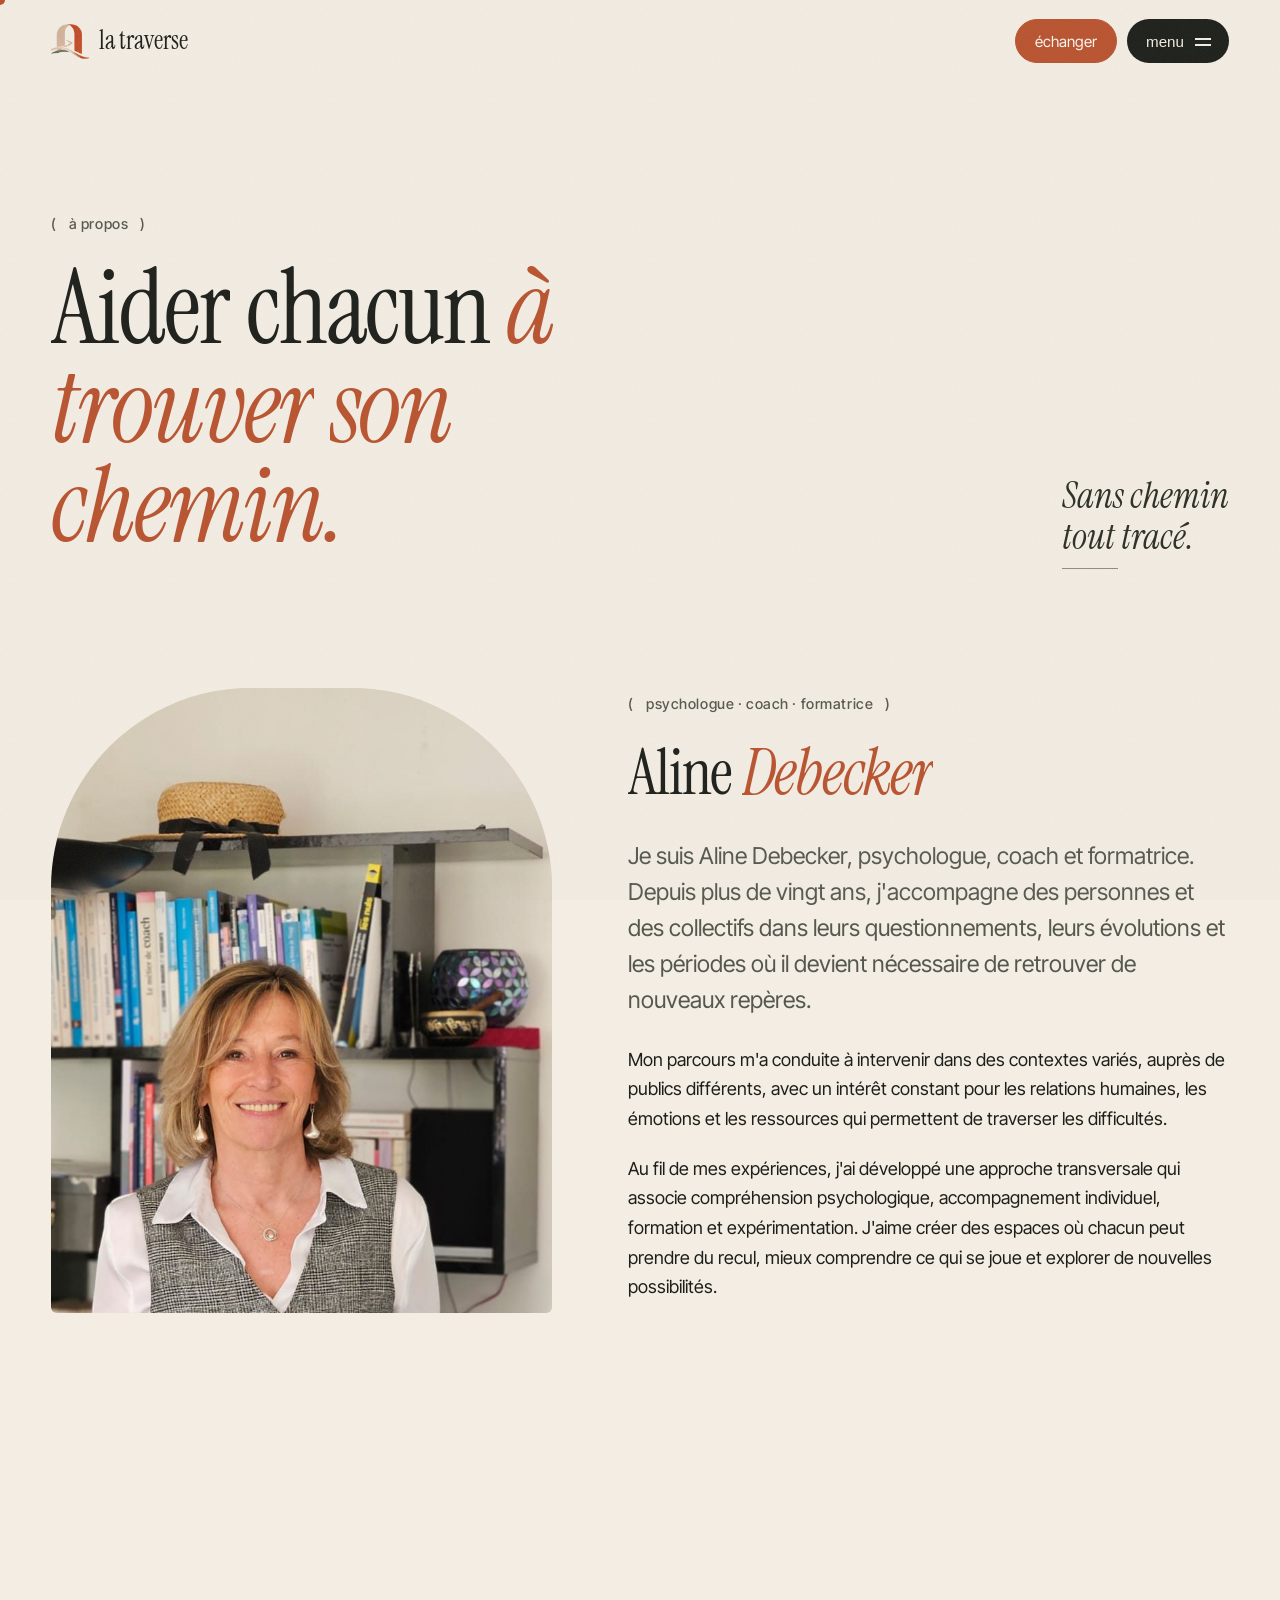
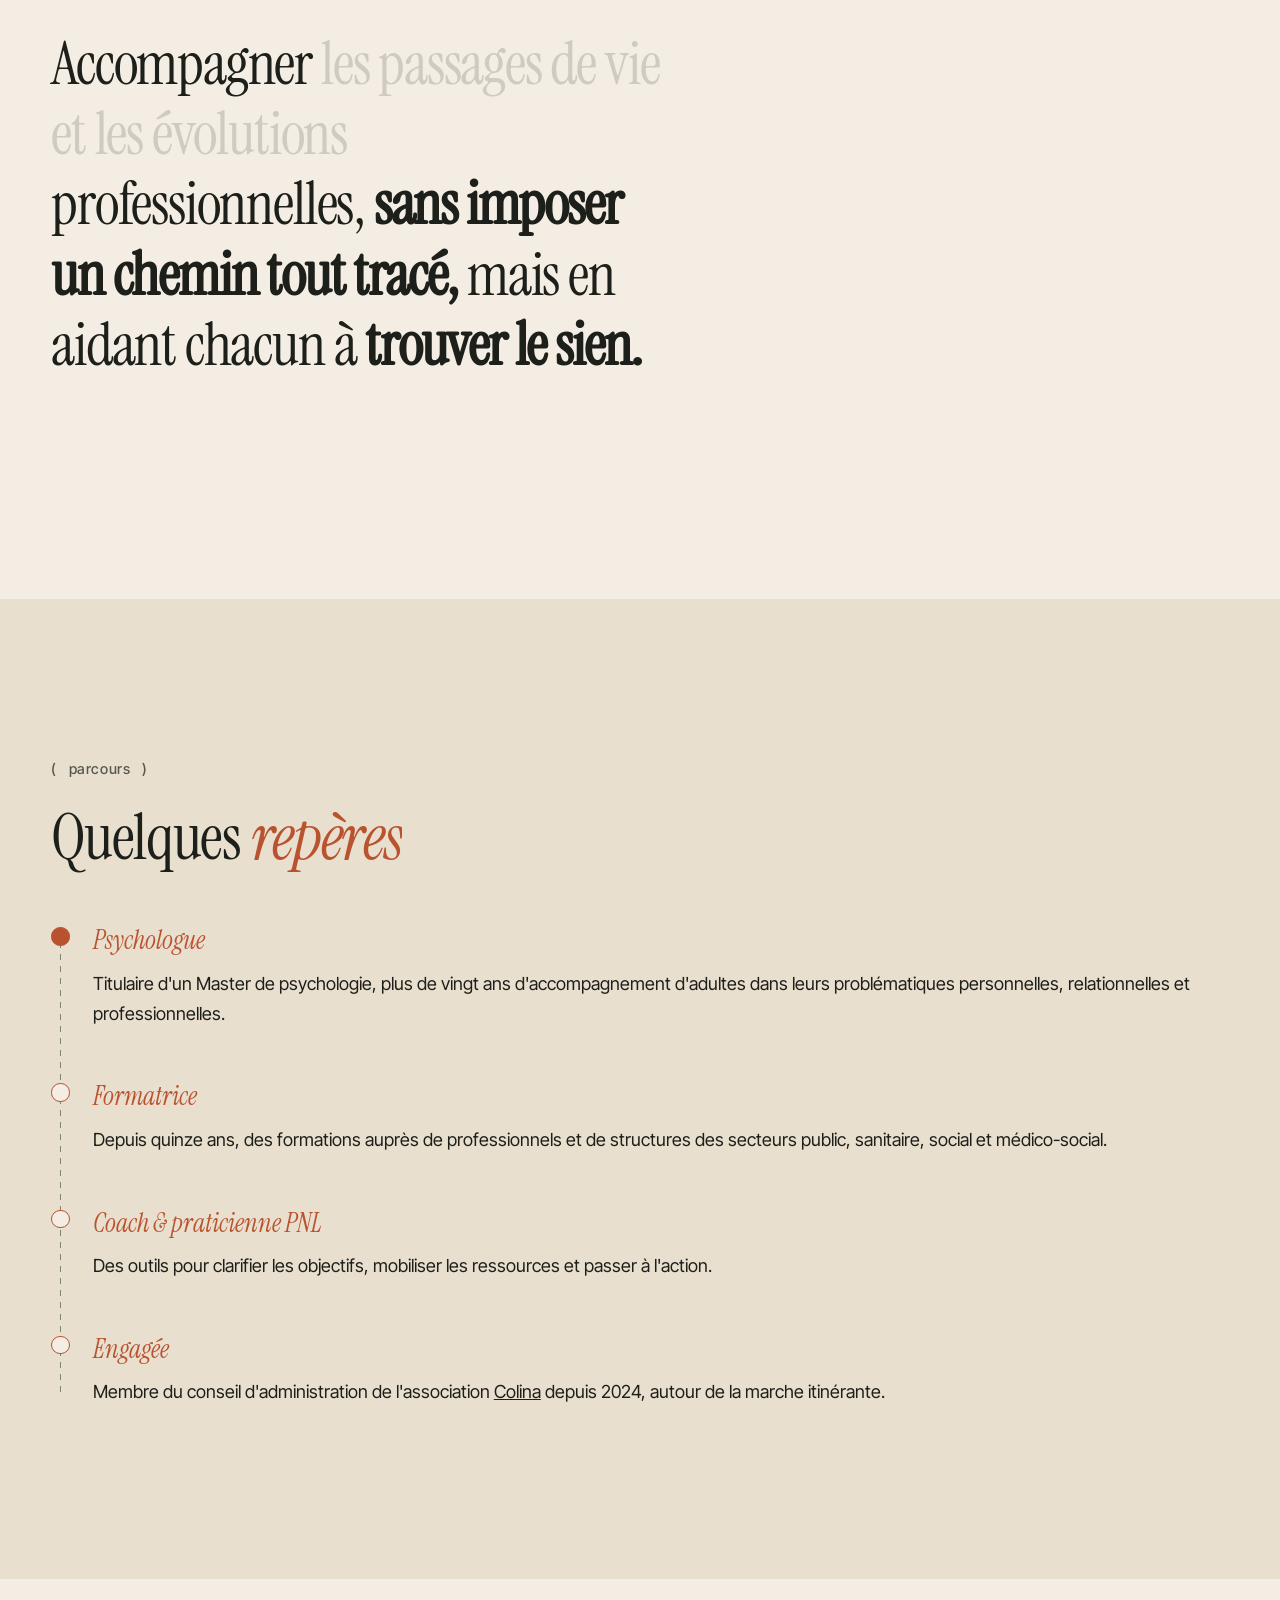
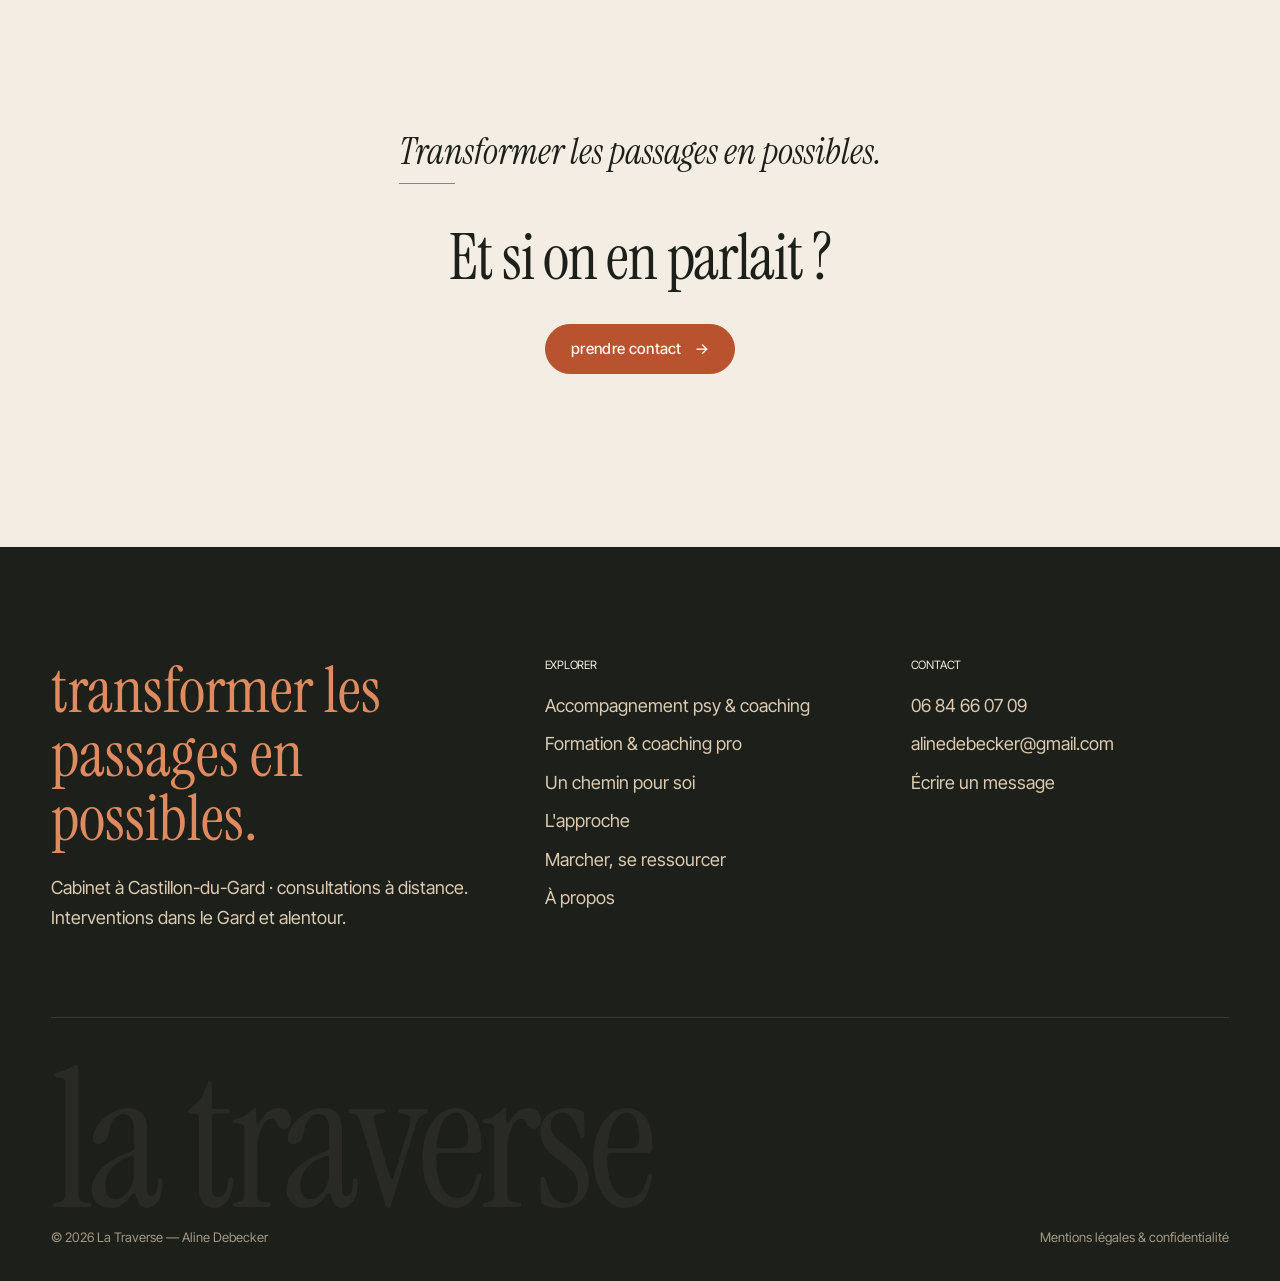
==== a-propos.html @ eda38b5b "move public to root" ====
<!doctype html>
<html lang="fr">
<head>
<meta charset="utf-8">
<meta name="viewport" content="width=device-width, initial-scale=1">
<title>À propos — Aline Debecker, psychologue, coach et formatrice · La Traverse</title>
<meta name="description" content="Aline Debecker, psychologue, coach et formatrice. Plus de vingt ans d'accompagnement et quinze ans de formation de professionnels. Cabinet à Castillon-du-Gard.">
<meta name="theme-color" content="#1d1f1a">
<meta property="og:type" content="website">
<meta property="og:locale" content="fr_FR">
<meta property="og:site_name" content="La Traverse">
<meta property="og:title" content="À propos — Aline Debecker, psychologue, coach et formatrice · La Traverse">
<meta property="og:description" content="Aline Debecker, psychologue, coach et formatrice. Plus de vingt ans d'accompagnement et quinze ans de formation de professionnels. Cabinet à Castillon-du-Gard.">
<meta property="og:image" content="img/arche.jpg">
<link rel="icon" type="image/png" href="img/logo-mark.png">
<link rel="preconnect" href="https://fonts.googleapis.com">
<link rel="preconnect" href="https://fonts.gstatic.com" crossorigin>
<link rel="stylesheet" href="https://fonts.googleapis.com/css2?family=Caveat:wght@500&family=Instrument+Serif:ital@0;1&family=Inter+Tight:wght@300;400;500;600&display=swap">
<link rel="stylesheet" href="assets/css/style.css">
<link rel="stylesheet" href="assets/b/b.css">
<script>document.documentElement.classList.add("js","theme-b")</script>
<script src="assets/js/main.js" defer></script>
<script src="assets/b/b.js" defer></script>
</head>
<body class="b page-apropos">
<a class="skip" href="#contenu">Aller au contenu</a>

<div class="voile" aria-hidden="true">
  <svg viewBox="0 0 64 64"><path d="M14 58 V28 a18 18 0 0 1 36 0 V58"/></svg>
</div>

<header class="entete">
  <div class="entete__in">
    <a class="logo" href="index.html" aria-label="La Traverse, accueil">
      <img src="img/logo-mark.png" alt="" width="34" height="36">
      <span class="logo__nom">la traverse</span>
    </a>
    <div class="entete__actions">
      <a class="pastille pastille--plein" href="contact.html">échanger</a>
      <button class="burger" type="button" aria-expanded="false" aria-controls="nav" aria-label="Ouvrir le menu"><span class="burger__mot">menu</span><span></span><span></span></button>
    </div>
    <nav class="nav" id="nav" aria-label="Navigation principale">
      <ul>
        <li><a href="index.html"><i>00</i>accueil</a></li>
        <li><a href="accompagnement.html"><i>01</i>accompagnement psy &amp; coaching</a></li>
        <li><a href="formation.html"><i>02</i>formation &amp; coaching pro</a></li>
        <li><a href="approche.html"><i>03</i>l'approche</a></li>
        <li><a href="marcher.html"><i>04</i>marcher, se ressourcer</a></li>
        <li><a href="a-propos.html" aria-current="page"><i>05</i>à propos</a></li>
        <li><a href="contact.html"><i>06</i>contact</a></li>
      </ul>
      <div class="nav__pied">
        <p>Aline Debecker — psychologue, coach, formatrice</p>
        <p><a href="tel:+33684660709">06 84 66 07 09</a> · <a href="mailto:alinedebecker@gmail.com">alinedebecker@gmail.com</a></p>
      </div>
    </nav>
  </div>
</header>

<main id="contenu">
<header class="tete-page">
  <div class="wrap tete-page__grille">
    <div>
      <p class="eyebrow" data-reveal><span class="balise"></span>À propos</p>
      <h1 data-split>Aider chacun <em>à trouver son chemin.</em></h1>
    </div>
    <p class="main-ecrite" data-reveal style="--d:.6s">Sans chemin<br>tout tracé.</p>
  </div>
</header>

<section class="section" style="padding-top:0" aria-labelledby="t-aline">
  <div class="wrap deux-col">
    <div class="portrait" data-reveal>
      <img src="img/aline.jpg" alt="Portrait d'Aline Debecker, souriante, devant une bibliothèque" width="739" height="1600" style="width:100%;height:100%;object-fit:cover;object-position:50% 20%">
    </div>
    <div class="texte-long">
      <p class="eyebrow"><span class="balise"></span>Psychologue · Coach · Formatrice</p>
      <h2 id="t-aline" data-split>Aline <em>Debecker</em></h2>
      <p class="lead" data-reveal>Je suis Aline Debecker, psychologue, coach et formatrice. Depuis plus de vingt ans, j'accompagne des personnes et des collectifs dans leurs questionnements, leurs évolutions et les périodes où il devient nécessaire de retrouver de nouveaux repères.</p>
      <p data-reveal>Mon parcours m'a conduite à intervenir dans des contextes variés, auprès de publics différents, avec un intérêt constant pour les relations humaines, les émotions et les ressources qui permettent de traverser les difficultés.</p>
      <p data-reveal>Au fil de mes expériences, j'ai développé une approche transversale qui associe compréhension psychologique, accompagnement individuel, formation et expérimentation. J'aime créer des espaces où chacun peut prendre du recul, mieux comprendre ce qui se joue et explorer de nouvelles possibilités.</p>
    </div>
  </div>
</section>

<section class="section manifeste" aria-label="Vision">
  <div class="wrap">
    <p class="manifeste__texte" data-eclaire>Accompagner les passages de vie et les évolutions professionnelles, <strong>sans imposer un chemin tout tracé,</strong> mais en aidant chacun à <strong>trouver le sien.</strong></p>
  </div>
</section>

<section class="section besoins" aria-labelledby="t-parcours">
  <div class="wrap">
    <p class="eyebrow"><span class="balise"></span>Parcours</p>
    <h2 id="t-parcours" data-split>Quelques <em>repères</em></h2>
    <ol class="temps">
      <li data-reveal><b>Psychologue</b>Titulaire d'un Master de psychologie, plus de vingt ans d'accompagnement d'adultes dans leurs problématiques personnelles, relationnelles et professionnelles.</li>
      <li data-reveal><b>Formatrice</b>Depuis quinze ans, des formations auprès de professionnels et de structures des secteurs public, sanitaire, social et médico-social.</li>
      <li data-reveal><b>Coach &amp; praticienne PNL</b>Des outils pour clarifier les objectifs, mobiliser les ressources et passer à l'action.</li>
      <li data-reveal><b>Engagée</b>Membre du conseil d'administration de l'association <a href="marcher.html">Colina</a> depuis 2024, autour de la marche itinérante.</li>
    </ol>
  </div>
</section>

<section class="section arche" aria-labelledby="t-fin">
  <div class="wrap" style="text-align:center">
    <p class="main-ecrite" data-reveal style="display:inline-block">Transformer les passages en possibles.</p>
    <h2 id="t-fin" data-split>Et si on en parlait ?</h2>
    <p data-reveal><a class="btn" href="contact.html" data-aimant>Prendre contact <span class="fleche" aria-hidden="true">→</span></a></p>
  </div>
</section>
</main>

<footer class="pied">
  <div class="wrap">
    <div class="pied__haut">
      <div>
        <p class="pied__devise">transformer les passages en possibles.</p>
        <p>Cabinet à Castillon-du-Gard · consultations à distance.<br>Interventions dans le Gard et alentour.</p>
      </div>
      <div>
        <h2>Explorer</h2>
        <ul>
          <li><a href="accompagnement.html">Accompagnement psy &amp; coaching</a></li>
          <li><a href="formation.html">Formation &amp; coaching pro</a></li>
          <li><a href="un-chemin-pour-soi.html">Un chemin pour soi</a></li>
          <li><a href="approche.html">L'approche</a></li>
          <li><a href="marcher.html">Marcher, se ressourcer</a></li>
          <li><a href="a-propos.html">À propos</a></li>
        </ul>
      </div>
      <div>
        <h2>Contact</h2>
        <ul>
          <li><a href="tel:+33684660709">06 84 66 07 09</a></li>
          <li><a href="mailto:alinedebecker@gmail.com">alinedebecker@gmail.com</a></li>
          <li><a href="contact.html">Écrire un message</a></li>
        </ul>
      </div>
    </div>
    <p class="pied__geant" aria-hidden="true">la traverse</p>
    <div class="pied__bas">
      <span>© <span data-annee>2026</span> La Traverse — Aline Debecker</span>
      <a href="mentions-legales.html">Mentions légales &amp; confidentialité</a>
    </div>
  </div>
</footer>
</body>
</html>
---- assets/css/style.css ----
/* =========================================================
   La Traverse — feuille de styles
   Palette : crème, sable, ocre, olive, encre
   ========================================================= */

:root {
  --creme: #f5efe4;
  --creme-2: #efe6d6;
  --sable: #e4d5bd;
  --ocre: #b5602e;
  --ocre-clair: #d8955a;
  --ocre-pale: #f1d9c2;
  --olive: #66693c;
  --olive-fonce: #3d4128;
  --olive-pale: #dfe0cc;
  --encre: #1f2629;
  --encre-2: #4a5254;
  --blanc: #fffdf8;

  --f-titre: "Fraunces", Georgia, "Times New Roman", serif;
  --f-texte: "Manrope", system-ui, -apple-system, "Segoe UI", sans-serif;
  --f-main: "Caveat", "Segoe Script", cursive;

  --gouttiere: clamp(1rem, 4vw, 3.5rem);
  --max: 1280px;
  --rayon: 22px;
  --ease: cubic-bezier(.22, .8, .2, 1);
  --ease-in-out: cubic-bezier(.7, 0, .2, 1);
}

*, *::before, *::after { box-sizing: border-box; }
html { -webkit-text-size-adjust: 100%; scroll-padding-top: 6rem; }
body {
  margin: 0;
  background: var(--creme);
  color: var(--encre);
  font-family: var(--f-texte);
  font-size: clamp(1rem, .95rem + .25vw, 1.125rem);
  line-height: 1.65;
  -webkit-font-smoothing: antialiased;
  overflow-x: hidden;
}
/* grain papier */
body::after {
  content: "";
  position: fixed; inset: 0;
  pointer-events: none; z-index: 90;
  opacity: .07;
  background-image: url("data:image/svg+xml,%3Csvg xmlns='http://www.w3.org/2000/svg' width='160' height='160'%3E%3Cfilter id='n'%3E%3CfeTurbulence type='fractalNoise' baseFrequency='.85' numOctaves='3' stitchTiles='stitch'/%3E%3C/filter%3E%3Crect width='100%25' height='100%25' filter='url(%23n)'/%3E%3C/svg%3E");
}
img { display: block; max-width: 100%; height: auto; }
a { color: inherit; }
p { margin: 0 0 1.1em; }
ul { margin: 0; padding: 0; }
h1, h2, h3, h4 {
  font-family: var(--f-titre);
  font-weight: 400;
  line-height: 1.08;
  letter-spacing: -.015em;
  margin: 0 0 .5em;
  font-variation-settings: "opsz" 120, "SOFT" 50;
}
h1 { font-size: clamp(2.6rem, 1.4rem + 5.4vw, 6.4rem); }
h2 { font-size: clamp(2.1rem, 1.3rem + 3.4vw, 4.3rem); }
h3 { font-size: clamp(1.45rem, 1.1rem + 1.2vw, 2.1rem); }
em, .accent { font-style: italic; color: var(--ocre); }
::selection { background: var(--ocre); color: var(--blanc); }
:focus-visible { outline: 2px solid var(--ocre); outline-offset: 4px; border-radius: 4px; }

.sr-only {
  position: absolute; width: 1px; height: 1px; padding: 0; margin: -1px;
  overflow: hidden; clip: rect(0 0 0 0); white-space: nowrap; border: 0;
}
.skip {
  position: fixed; left: 1rem; top: -4rem; z-index: 200;
  background: var(--encre); color: var(--blanc); padding: .6rem 1rem; border-radius: 8px;
  transition: top .2s;
}
.skip:focus { top: 1rem; }

.wrap { width: 100%; max-width: var(--max); margin: 0 auto; padding: 0 var(--gouttiere); position: relative; }
.section { padding: clamp(5rem, 12vw, 10rem) 0; position: relative; z-index: 1; }
.section--serre { padding: clamp(3.5rem, 8vw, 6rem) 0; }

/* ---------- Éléments typographiques ---------- */
.eyebrow {
  display: inline-flex; align-items: center; gap: .75rem;
  font-size: .78rem; font-weight: 600;
  letter-spacing: .22em; text-transform: uppercase;
  color: var(--olive); margin-bottom: 1.4rem;
}
/* balise de sentier (clin d'œil aux marques GR) */
.balise { display: inline-grid; gap: 3px; width: 22px; flex: none; }
.balise::before, .balise::after { content: ""; height: 4px; border-radius: 1px; }
.balise::before { background: var(--ocre); }
.balise::after { background: var(--olive); }

.lead { font-size: clamp(1.15rem, 1rem + .6vw, 1.45rem); line-height: 1.55; color: var(--encre-2); max-width: 40ch; }
.main-ecrite {
  font-family: var(--f-main); font-weight: 500;
  font-size: clamp(1.5rem, 1.1rem + 1.4vw, 2.3rem);
  line-height: 1.15; color: var(--encre);
}
.main-ecrite::after {
  content: ""; display: block; width: 3.5rem; height: 1px; margin-top: .6rem;
  background: currentColor; opacity: .5;
}
.trait { width: 3rem; height: 2px; background: var(--ocre); border: 0; margin: 1.6rem 0; }

/* ---------- Boutons ---------- */
.btn {
  --bg: var(--ocre); --fg: var(--blanc);
  position: relative; display: inline-flex; align-items: center; gap: .8rem;
  padding: 1rem 1.6rem; border-radius: 999px;
  background: var(--bg); color: var(--fg);
  font: 600 .8rem/1 var(--f-texte); letter-spacing: .14em; text-transform: uppercase;
  text-decoration: none; border: 1px solid var(--bg);
  overflow: hidden; isolation: isolate; cursor: pointer;
  transition: color .5s var(--ease), border-color .5s var(--ease);
}
.btn::before {
  content: ""; position: absolute; inset: 0; z-index: -1;
  background: var(--olive-fonce);
  transform: translateY(101%); transition: transform .5s var(--ease);
}
.btn:hover::before, .btn:focus-visible::before { transform: translateY(0); }
.btn:hover { border-color: var(--olive-fonce); }
.btn .fleche { transition: transform .5s var(--ease); }
.btn:hover .fleche { transform: translateX(4px); }
.btn--ligne { --bg: transparent; --fg: var(--ocre); border-color: var(--ocre); }
.btn--ligne:hover { color: var(--blanc); }
.lien-fleche {
  display: inline-flex; gap: .6rem; align-items: center;
  font-weight: 600; font-size: .85rem; letter-spacing: .12em; text-transform: uppercase;
  color: var(--ocre); text-decoration: none;
  background: linear-gradient(currentColor, currentColor) 0 100% / 0 1px no-repeat;
  transition: background-size .5s var(--ease); padding-bottom: 3px;
}
.lien-fleche:hover { background-size: 100% 1px; }

/* =========================================================
   En-tête & navigation
   ========================================================= */
.entete {
  position: fixed; inset: 0 0 auto; z-index: 80;
  transition: background .5s, box-shadow .5s, transform .5s var(--ease);
}
.entete__in {
  display: flex; align-items: center; justify-content: space-between; gap: 2rem;
  max-width: calc(var(--max) + 6rem); margin: 0 auto;
  padding: 1.1rem var(--gouttiere);
}
.entete.est-defile { background: rgb(245 239 228 / .86); backdrop-filter: blur(14px); -webkit-backdrop-filter: blur(14px); box-shadow: 0 1px 0 rgb(31 38 41 / .06); }
.entete.est-cache { transform: translateY(-100%); }

.logo { display: flex; align-items: center; gap: .7rem; text-decoration: none; color: var(--encre); }
.logo img { width: 38px; height: auto; mix-blend-mode: multiply; }
.logo__nom { font-family: var(--f-titre); font-size: 1.35rem; letter-spacing: .06em; line-height: 1; }
.logo__sous { display: block; font-family: var(--f-texte); font-size: .56rem; letter-spacing: .2em; margin-top: .3rem; color: var(--encre-2); }

.nav ul { list-style: none; display: flex; gap: clamp(1rem, 2vw, 2.2rem); }
.nav a {
  position: relative; text-decoration: none; font-size: .9rem; font-weight: 500; padding: .3rem 0;
}
.nav a::after {
  content: ""; position: absolute; left: 0; right: 0; bottom: -2px; height: 1px;
  background: var(--ocre); transform: scaleX(0); transform-origin: right;
  transition: transform .5s var(--ease);
}
.nav a:hover::after, .nav a[aria-current="page"]::after { transform: scaleX(1); transform-origin: left; }
.nav a[aria-current="page"] { color: var(--ocre); }
.nav .nav__contact {
  padding: .6rem 1.1rem; border: 1px solid var(--ocre); border-radius: 999px; color: var(--ocre);
  transition: background .4s, color .4s;
}
.nav .nav__contact::after { display: none; }
.nav .nav__contact:hover, .nav .nav__contact[aria-current="page"] { background: var(--ocre); color: var(--blanc); }

.burger {
  display: none; width: 48px; height: 48px; border: 0; background: none; cursor: pointer;
  position: relative; z-index: 2; color: var(--encre);
}
.burger span { position: absolute; left: 12px; right: 12px; height: 1.5px; background: currentColor; transition: transform .5s var(--ease), opacity .3s; }
.burger span:nth-child(1) { top: 19px; }
.burger span:nth-child(2) { top: 28px; }
.menu-ouvert .burger span:nth-child(1) { transform: translateY(4.5px) rotate(45deg); }
.menu-ouvert .burger span:nth-child(2) { transform: translateY(-4.5px) rotate(-45deg); }

@media (max-width: 1180px) {
  .burger { display: block; }
  .nav {
    position: fixed; inset: 0; z-index: 1;
    background: var(--olive-fonce); color: var(--creme);
    display: flex; align-items: center; padding: 6rem var(--gouttiere) 3rem;
    clip-path: circle(0 at calc(100% - 3rem) 2.6rem);
    transition: clip-path .8s var(--ease-in-out);
    visibility: hidden;
  }
  .menu-ouvert .nav { clip-path: circle(150% at calc(100% - 3rem) 2.6rem); visibility: visible; }
  .menu-ouvert .burger { color: var(--creme); }
  .menu-ouvert .entete { background: transparent; backdrop-filter: none; box-shadow: none; }
  .nav ul { flex-direction: column; gap: .4rem; }
  .nav a { font-family: var(--f-titre); font-size: clamp(2rem, 9vw, 3rem); font-weight: 300; }
  .nav a[aria-current="page"] { color: var(--ocre-clair); }
  .nav .nav__contact { border: 0; padding: .3rem 0; color: var(--ocre-clair); }
  .nav .nav__contact:hover { background: none; }
  .nav li { opacity: 0; transform: translateY(20px); transition: opacity .5s, transform .6s var(--ease); }
  .menu-ouvert .nav li { opacity: 1; transform: none; }
  .menu-ouvert .nav li:nth-child(2) { transition-delay: .05s; }
  .menu-ouvert .nav li:nth-child(3) { transition-delay: .1s; }
  .menu-ouvert .nav li:nth-child(4) { transition-delay: .15s; }
  .menu-ouvert .nav li:nth-child(5) { transition-delay: .2s; }
  .menu-ouvert .nav li:nth-child(6) { transition-delay: .25s; }
  .menu-ouvert .logo { color: var(--creme); }
  .menu-ouvert .logo__sous { color: var(--sable); }
  .logo { position: relative; z-index: 2; }
  body.menu-ouvert { overflow: hidden; }
}

/* =========================================================
   Voile de transition entre pages + chargement
   ========================================================= */
.voile {
  position: fixed; inset: 0; z-index: 150; pointer-events: none;
  background: var(--olive-fonce);
  display: grid; place-items: center;
  transform: translateY(0);
  transition: transform .9s var(--ease-in-out);
}
.voile svg { width: 64px; height: 64px; }
.voile path { stroke: var(--ocre-clair); stroke-width: 1.5; fill: none; stroke-dasharray: 200; stroke-dashoffset: 200; animation: tracer 1.2s var(--ease) forwards; }
.est-pret .voile { transform: translateY(-100%); }
.est-pret .voile path { animation: none; }
.voile.part { transform: translateY(100%); transition: none; }
.voile.arrive { transform: translateY(0); transition: transform .7s var(--ease-in-out); }
@keyframes tracer { to { stroke-dashoffset: 0; } }

/* =========================================================
   Le sentier (fil conducteur qui se dessine au défilement)
   ========================================================= */
main { position: relative; }
.sentier {
  position: absolute; left: 0; top: 0; width: 100%;
  pointer-events: none; z-index: 0; overflow: visible;
}
.sentier__fond { stroke: var(--sable); stroke-width: 1.5; fill: none; stroke-dasharray: 2 9; stroke-linecap: round; }
.sentier__trace { stroke: var(--olive); stroke-width: 1.5; fill: none; opacity: .55; stroke-linecap: round; }
.sentier__pas { fill: var(--ocre); }
.sentier__halo { fill: var(--ocre); opacity: .18; transform-box: fill-box; transform-origin: center; animation: halo 2.6s ease-in-out infinite; }
@keyframes halo { 50% { transform: scale(1.8); opacity: 0; } }
@media (max-width: 700px) { .sentier { opacity: .6; } }

/* =========================================================
   Animations d'apparition
   ========================================================= */
.js [data-reveal] { opacity: 0; transform: translateY(28px); transition: opacity 1.1s var(--ease), transform 1.1s var(--ease); transition-delay: var(--d, 0s); }
.js [data-reveal].est-vu { opacity: 1; transform: none; }

.js [data-split] .mot { display: inline-block; overflow: hidden; vertical-align: top; padding-bottom: .08em; margin-bottom: -.08em; }
.js [data-split] .mot > span { display: inline-block; transform: translateY(105%); transition: transform 1.1s var(--ease); transition-delay: calc(var(--i) * 55ms + var(--d, 0s)); }
.js [data-split].est-vu .mot > span { transform: none; }

.cadre-img { position: relative; overflow: hidden; border-radius: var(--rayon); background: var(--sable); }
.cadre-img img { width: 100%; height: 100%; object-fit: cover; }
.js .cadre-img[data-reveal] { opacity: 1; transform: none; clip-path: inset(18% 8% 18% 8% round var(--rayon)); transition: clip-path 1.4s var(--ease); }
.js .cadre-img[data-reveal] img { transform: scale(1.18); transition: transform 1.8s var(--ease); }
.js .cadre-img[data-reveal].est-vu { clip-path: inset(0 0 0 0 round var(--rayon)); }
.js .cadre-img[data-reveal].est-vu img { transform: scale(1.04); }
[data-vitesse] { will-change: transform; }

/* =========================================================
   Accueil — ouverture
   ========================================================= */
.ouverture {
  position: relative; min-height: 100svh;
  display: grid; grid-template-columns: 1.05fr .95fr; align-items: center; gap: 2rem;
  padding: 7.5rem var(--gouttiere) 4rem;
  max-width: calc(var(--max) + 6rem); margin: 0 auto;
}
.ouverture__texte { position: relative; z-index: 2; }
.ouverture h1 { margin-bottom: 1.6rem; }
.ouverture h1 .ligne { display: block; }
.ouverture__sous { font-size: .8rem; letter-spacing: .28em; text-transform: uppercase; color: var(--encre-2); margin-bottom: 2.2rem; }
.ouverture__actions { display: flex; flex-wrap: wrap; gap: 1rem; margin-top: 2.4rem; }
.ouverture__visuel { position: relative; height: min(78vh, 760px); }
.ouverture__forme {
  position: absolute; inset: 0;
  border-radius: 46% 54% 40% 60% / 58% 42% 58% 42%;
  overflow: hidden; background: var(--sable);
  animation: respire-forme 14s ease-in-out infinite alternate;
}
.ouverture__forme img { width: 100%; height: 115%; object-fit: cover; object-position: 50% 30%; }
@keyframes respire-forme {
  to { border-radius: 58% 42% 52% 48% / 44% 56% 44% 56%; }
}
.ouverture__note {
  position: absolute; right: -1rem; top: 6%; z-index: 3;
  transform: rotate(-8deg); color: var(--encre);
  background: rgb(255 253 248 / .82); padding: .8rem 1.1rem; border-radius: 14px;
  backdrop-filter: blur(6px); -webkit-backdrop-filter: blur(6px);
}
.ouverture__note.main-ecrite { font-size: clamp(1.3rem, 1rem + 1vw, 1.8rem); }
.ouverture__feuille { position: absolute; width: clamp(80px, 10vw, 150px); color: var(--olive); opacity: .55; }
.ouverture__feuille--1 { left: -2.5rem; bottom: -1rem; transform: rotate(18deg); }
.ouverture__feuille--2 { right: 6%; bottom: -2.5rem; transform: rotate(-120deg) scale(.8); }

.defiler {
  position: absolute; left: 50%; bottom: 1.6rem; transform: translateX(-50%);
  display: flex; flex-direction: column; align-items: center; gap: .6rem;
  font-size: .68rem; letter-spacing: .26em; text-transform: uppercase; color: var(--encre-2);
  text-decoration: none; z-index: 2;
}
.defiler i { width: 1px; height: 48px; background: linear-gradient(var(--ocre) 50%, transparent 50%) 0 0 / 1px 200%; animation: descend 2.2s var(--ease) infinite; }
@keyframes descend { from { background-position: 0 100%; } to { background-position: 0 -100%; } }

@media (max-width: 900px) {
  .ouverture { grid-template-columns: 1fr; padding-top: 6.5rem; }
  .ouverture__visuel { height: 62vh; order: -1; margin: 0 -.5rem; }
  .ouverture__note { right: .5rem; top: auto; bottom: 1rem; }
  .defiler { display: none; }
}

/* =========================================================
   Manifeste — mots qui s'éclairent
   ========================================================= */
.manifeste { text-align: left; }
.manifeste__texte {
  font-family: var(--f-titre); font-weight: 300;
  font-size: clamp(1.8rem, 1rem + 3.4vw, 4.2rem); line-height: 1.18; letter-spacing: -.02em;
  max-width: 22ch;
}
.js [data-eclaire] .m { opacity: .16; transition: opacity .35s linear, color .35s; }
.js [data-eclaire] .m.on { opacity: 1; }
.js [data-eclaire] .m.fort.on { color: var(--ocre); font-style: italic; }
.manifeste__pied { display: flex; justify-content: flex-end; margin-top: 3rem; }

/* =========================================================
   Trois chemins — cartes empilées
   ========================================================= */
.chemins__entete { display: grid; grid-template-columns: 1fr 1fr; gap: 2rem; align-items: end; margin-bottom: 4rem; }
.chemins__entete p { max-width: 42ch; color: var(--encre-2); }
.pile { display: grid; gap: 2.2rem; }
.carte-chemin {
  position: sticky; top: calc(6.5rem + var(--n) * 1.4rem);
  display: grid; grid-template-columns: 1fr 1.1fr; min-height: min(70vh, 600px);
  border-radius: calc(var(--rayon) * 1.4); overflow: hidden;
  background: var(--fond, var(--blanc));
  box-shadow: 0 -10px 40px -20px rgb(31 38 41 / .25);
}
.carte-chemin:nth-child(1) { --fond: var(--blanc); }
.carte-chemin:nth-child(2) { --fond: var(--ocre-pale); }
.carte-chemin:nth-child(3) { --fond: var(--olive-pale); }
.carte-chemin__texte { padding: clamp(2rem, 4vw, 4rem); display: flex; flex-direction: column; }
.carte-chemin__num { font-family: var(--f-titre); font-size: 1rem; color: var(--ocre); margin-bottom: auto; padding-bottom: 2rem; letter-spacing: .1em; }
.carte-chemin h3 { font-size: clamp(1.9rem, 1.2rem + 2.4vw, 3.3rem); margin-bottom: .3em; }
.carte-chemin__devise { font-family: var(--f-titre); font-style: italic; color: var(--ocre); font-size: 1.25rem; margin-bottom: 1.2rem; }
.carte-chemin__texte > p { color: var(--encre-2); max-width: 42ch; }
.carte-chemin__img { position: relative; overflow: hidden; }
.carte-chemin__img img { position: absolute; inset: 0; width: 100%; height: 100%; object-fit: cover; transition: transform 1.6s var(--ease); }
.carte-chemin:hover .carte-chemin__img img { transform: scale(1.05); }
.etiquettes { list-style: none; display: flex; flex-wrap: wrap; gap: .5rem; margin: .4rem 0 1.8rem; }
.etiquettes li { font-size: .82rem; padding: .35rem .85rem; border-radius: 999px; border: 1px solid rgb(31 38 41 / .16); }
@media (max-width: 860px) {
  .chemins__entete { grid-template-columns: 1fr; }
  .carte-chemin { grid-template-columns: 1fr; top: calc(5rem + var(--n) * 1rem); }
  .carte-chemin__img { min-height: 240px; order: -1; }
}

/* =========================================================
   Pause — respiration guidée
   ========================================================= */
.pause {
  background: var(--olive-fonce); color: var(--creme);
  min-height: 100svh; display: grid; place-items: center; text-align: center;
  overflow: hidden; position: relative; z-index: 1;
}
.pause__souffle { position: relative; width: min(64vw, 440px); aspect-ratio: 1; display: grid; place-items: center; margin: 0 auto 3rem; }
.pause__souffle::before, .pause__souffle::after {
  content: ""; position: absolute; inset: 0; border-radius: 50%;
  border: 1px solid rgb(216 149 90 / .5);
  animation: souffle 10s ease-in-out infinite;
}
.pause__souffle::after { inset: 18%; background: radial-gradient(circle, rgb(216 149 90 / .35), rgb(216 149 90 / 0) 70%); border: 0; animation-delay: -.2s; }
@keyframes souffle {
  0%, 100% { transform: scale(.55); }
  40%, 50% { transform: scale(1); }
}
.pause__mots { position: relative; z-index: 1; font-family: var(--f-titre); font-style: italic; font-size: clamp(1.6rem, 1.2rem + 1.6vw, 2.6rem); height: 1.4em; }
.pause__mots span { position: absolute; left: 50%; transform: translateX(-50%); white-space: nowrap; animation: inspire 10s ease-in-out infinite; opacity: 0; }
.pause__mots span:nth-child(2) { animation-name: expire; }
@keyframes inspire { 0% { opacity: 0; } 5%, 36% { opacity: 1; } 44%, 100% { opacity: 0; } }
@keyframes expire { 0%, 48% { opacity: 0; } 56%, 92% { opacity: 1; } 100% { opacity: 0; } }
.pause .main-ecrite { color: var(--sable); margin: 0 auto; max-width: 22ch; }
.pause .main-ecrite::after { margin: .8rem auto 0; }
.pause__legende { font-size: .75rem; letter-spacing: .24em; text-transform: uppercase; color: var(--ocre-clair); margin-bottom: 2rem; }

/* =========================================================
   Approche — leviers
   ========================================================= */
.deux-col { display: grid; grid-template-columns: 1fr 1.2fr; gap: clamp(2rem, 6vw, 6rem); align-items: start; }
.collant { position: sticky; top: 8rem; }
@media (max-width: 860px) { .deux-col { grid-template-columns: 1fr; } .collant { position: static; } }

.leviers { list-style: none; border-top: 1px solid rgb(31 38 41 / .14); }
.levier { border-bottom: 1px solid rgb(31 38 41 / .14); }
.levier details { padding: 0; }
.levier summary {
  list-style: none; cursor: pointer;
  display: grid; grid-template-columns: 3.2rem 1fr auto; align-items: center; gap: 1rem;
  padding: 1.5rem 0;
}
.levier summary::-webkit-details-marker { display: none; }
.levier__ico { width: 2.6rem; height: 2.6rem; border-radius: 50%; display: grid; place-items: center; background: var(--olive-pale); color: var(--olive-fonce); transition: background .4s, color .4s; }
.levier__ico svg { width: 1.3rem; height: 1.3rem; }
.levier h3 { font-size: clamp(1.3rem, 1rem + 1vw, 1.9rem); margin: 0; transition: color .4s, transform .5s var(--ease); }
.levier__plus { width: 1.1rem; height: 1.1rem; position: relative; }
.levier__plus::before, .levier__plus::after { content: ""; position: absolute; left: 0; right: 0; top: 50%; height: 1.5px; background: var(--ocre); transition: transform .5s var(--ease); }
.levier__plus::after { transform: rotate(90deg); }
.levier details[open] .levier__plus::after { transform: rotate(0); }
.levier summary:hover h3, .levier details[open] h3 { color: var(--ocre); transform: translateX(.4rem); }
.levier details[open] .levier__ico, .levier summary:hover .levier__ico { background: var(--ocre); color: var(--blanc); }
.levier__corps { padding: 0 0 1.6rem 4.2rem; color: var(--encre-2); max-width: 56ch; }
@media (max-width: 600px) { .levier__corps { padding-left: 0; } }

/* =========================================================
   Bandeau repères
   ========================================================= */
.reperes { background: var(--olive); color: var(--creme); position: relative; z-index: 1; }
.reperes__liste { list-style: none; display: grid; grid-template-columns: repeat(4, 1fr); }
.reperes li { padding: 2.4rem 1.4rem; text-align: center; border-left: 1px solid rgb(245 239 228 / .22); display: grid; gap: .3rem; align-content: center; }
.reperes li:first-child { border-left: 0; }
.reperes strong { font-family: var(--f-titre); font-weight: 300; font-size: clamp(2rem, 1.5rem + 2vw, 3.2rem); line-height: 1; }
.reperes span { font-size: .92rem; opacity: .85; }
@media (max-width: 800px) {
  .reperes__liste { grid-template-columns: 1fr 1fr; }
  .reperes li:nth-child(3) { border-left: 0; }
  .reperes li:nth-child(n+3) { border-top: 1px solid rgb(245 239 228 / .22); }
}

/* =========================================================
   Bloc parcours (teaser Le Chemin pour soi)
   ========================================================= */
.teaser { display: grid; grid-template-columns: 1.1fr 1fr; gap: clamp(2rem, 5vw, 5rem); align-items: center; }
.teaser__etapes { list-style: none; counter-reset: e; display: grid; gap: .2rem; }
.teaser__etapes li {
  counter-increment: e; display: flex; align-items: baseline; gap: 1.2rem;
  font-family: var(--f-titre); font-size: clamp(1.4rem, 1rem + 1.4vw, 2.3rem);
  padding: .5rem 0; border-bottom: 1px dashed rgb(31 38 41 / .2);
}
.teaser__etapes li::before { content: "0" counter(e); font-family: var(--f-texte); font-size: .8rem; color: var(--ocre); letter-spacing: .1em; }
@media (max-width: 860px) { .teaser { grid-template-columns: 1fr; } }

/* =========================================================
   Arche — territoire / appel final
   ========================================================= */
.arche { position: relative; z-index: 1; }
.arche__grille { display: grid; grid-template-columns: 1.2fr 1fr; gap: clamp(2rem, 5vw, 5rem); align-items: center; }
.arche__img { aspect-ratio: 4 / 3; border-radius: 999px 999px var(--rayon) var(--rayon); }
.js .arche__img.cadre-img[data-reveal] { clip-path: inset(30% 20% 0 20% round 999px 999px var(--rayon) var(--rayon)); }
.js .arche__img.cadre-img[data-reveal].est-vu { clip-path: inset(0 0 0 0 round 999px 999px var(--rayon) var(--rayon)); }
@media (max-width: 860px) { .arche__grille { grid-template-columns: 1fr; } }

/* =========================================================
   Pages intérieures — en-tête de page
   ========================================================= */
.tete-page { padding: clamp(9rem, 18vw, 13rem) 0 clamp(3rem, 7vw, 5rem); position: relative; z-index: 1; }
.tete-page h1 { max-width: 16ch; }
.tete-page .lead { margin-top: 1.6rem; }
.tete-page__grille { display: grid; grid-template-columns: 1.3fr 1fr; gap: 3rem; align-items: end; }
.tete-page .main-ecrite { justify-self: end; transform: rotate(-6deg); color: var(--olive-fonce); }
@media (max-width: 860px) { .tete-page__grille { grid-template-columns: 1fr; } .tete-page .main-ecrite { justify-self: start; } }

.bandeau-img { height: clamp(260px, 60vh, 620px); margin: 0 var(--gouttiere); border-radius: calc(var(--rayon) * 1.4); }
.bandeau-img img { height: 120%; }

/* sommaire ancré */
.sommaire { list-style: none; display: flex; flex-wrap: wrap; gap: .6rem; margin-top: 2rem; }
.sommaire a { display: inline-block; text-decoration: none; padding: .55rem 1.1rem; border-radius: 999px; border: 1px solid rgb(31 38 41 / .18); font-size: .9rem; transition: background .4s, color .4s, border-color .4s; }
.sommaire a:hover { background: var(--olive-fonce); border-color: var(--olive-fonce); color: var(--creme); }

/* chapitres (Accompagnements) */
.chapitre { display: grid; grid-template-columns: .8fr 1.2fr; gap: clamp(2rem, 6vw, 6rem); padding: clamp(4rem, 10vw, 8rem) 0; border-top: 1px solid rgb(31 38 41 / .12); position: relative; z-index: 1; }
.chapitre__num { font-family: var(--f-titre); font-size: clamp(5rem, 3rem + 8vw, 11rem); line-height: .8; color: transparent; -webkit-text-stroke: 1px var(--ocre); opacity: .7; }
.chapitre__visuel { aspect-ratio: 4 / 5; margin-top: 2rem; max-width: 380px; }
.chapitre h2 { font-size: clamp(2rem, 1.3rem + 2.6vw, 3.6rem); }
.chapitre .devise { font-family: var(--f-titre); font-style: italic; font-size: 1.35rem; color: var(--ocre); margin-bottom: 1.6rem; }
.liste-points { list-style: none; display: grid; gap: 0; margin: 1.6rem 0; }
.liste-points li { position: relative; padding: .9rem 0 .9rem 2.2rem; border-bottom: 1px solid rgb(31 38 41 / .1); }
.liste-points li::before { content: ""; position: absolute; left: 0; top: 1.45rem; width: 1.2rem; height: 1px; background: var(--ocre); }
.encart { margin-top: 2rem; padding: 1.6rem 1.8rem; border-radius: var(--rayon); background: var(--blanc); border-left: 3px solid var(--olive); }
.encart p:last-child { margin: 0; }
@media (max-width: 860px) { .chapitre { grid-template-columns: 1fr; } .chapitre__visuel { max-width: none; aspect-ratio: 16/10; } }

/* besoins — nuage */
.besoins { background: var(--creme-2); position: relative; z-index: 1; }
.besoins__liste { list-style: none; display: flex; flex-wrap: wrap; gap: .8rem; margin-top: 2.5rem; }
.besoins__liste li { font-family: var(--f-titre); font-size: clamp(1.1rem, .9rem + .8vw, 1.6rem); padding: .7rem 1.4rem; border-radius: 999px; background: var(--blanc); border: 1px solid rgb(31 38 41 / .08); transition: background .4s, color .4s, transform .5s var(--ease); }
.besoins__liste li:hover { background: var(--ocre); color: var(--blanc); transform: translateY(-3px) rotate(-1deg); }

/* modalités (grille) */
.modalites { list-style: none; display: grid; grid-template-columns: repeat(auto-fill, minmax(250px, 1fr)); gap: 1rem; margin-top: 3rem; }
.modalites li { padding: 1.6rem; border-radius: var(--rayon); background: var(--blanc); border: 1px solid rgb(31 38 41 / .07); display: grid; gap: .6rem; transition: transform .5s var(--ease), box-shadow .5s; }
.modalites li:hover { transform: translateY(-4px); box-shadow: 0 20px 40px -24px rgb(31 38 41 / .3); }
.modalites b { font-family: var(--f-titre); font-weight: 400; font-size: 1.3rem; }
.modalites span { font-size: .95rem; color: var(--encre-2); }
.modalites i { font-style: normal; font-size: .75rem; letter-spacing: .2em; color: var(--ocre); }

/* nature (section image plein cadre) */
.dehors { position: relative; min-height: 90svh; display: grid; align-items: end; color: var(--blanc); overflow: hidden; z-index: 1; }
.dehors__img { position: absolute; inset: -10% 0; }
.dehors__img img { width: 100%; height: 100%; object-fit: cover; }
.dehors::before { content: ""; position: absolute; inset: 0; z-index: 1; background: linear-gradient(180deg, rgb(31 38 41 / 0) 30%, rgb(31 38 41 / .72)); }
.dehors .wrap { z-index: 2; padding-bottom: clamp(3rem, 8vw, 6rem); }
.dehors h2 { max-width: 15ch; }
.dehors p { max-width: 52ch; opacity: .92; }
.dehors .eyebrow { color: var(--ocre-pale); }

/* =========================================================
   Le Chemin pour soi — défilement horizontal
   ========================================================= */
.horizon { position: relative; z-index: 1; }
.horizon__collant { position: sticky; top: 0; height: 100svh; overflow: hidden; display: flex; flex-direction: column; justify-content: center; }
.horizon__piste { display: flex; gap: clamp(1rem, 2.5vw, 2rem); padding: 0 var(--gouttiere); width: max-content; will-change: transform; }
.horizon__intro { width: min(420px, 80vw); flex: none; align-self: center; padding-right: 2rem; }
.etape {
  flex: none; width: min(440px, 78vw); min-height: min(62vh, 540px);
  border-radius: calc(var(--rayon) * 1.3); background: var(--blanc); padding: clamp(1.8rem, 3vw, 2.6rem);
  display: flex; flex-direction: column; position: relative; overflow: hidden;
  border: 1px solid rgb(31 38 41 / .07);
}
.etape:nth-child(odd) { background: var(--ocre-pale); }
.etape:nth-child(3n) { background: var(--olive-pale); }
.etape__num { font-family: var(--f-titre); font-size: clamp(4rem, 3rem + 4vw, 7rem); line-height: .9; color: var(--ocre); font-weight: 300; }
.etape h3 { font-size: clamp(1.6rem, 1.2rem + 1.4vw, 2.4rem); margin: 1.2rem 0 .8rem; text-transform: none; }
.etape p { color: var(--encre-2); }
.etape__issue { margin-top: auto; padding-top: 1.2rem; border-top: 1px solid rgb(31 38 41 / .15); font-size: .95rem; }
.etape__issue b { display: block; font-size: .7rem; letter-spacing: .22em; text-transform: uppercase; color: var(--olive); margin-bottom: .3rem; }
.horizon__barre { position: absolute; left: var(--gouttiere); right: var(--gouttiere); bottom: 2.4rem; height: 1px; background: rgb(31 38 41 / .15); }
.horizon__barre i { position: absolute; inset: 0; background: var(--ocre); transform-origin: left; transform: scaleX(var(--p, 0)); }
.horizon--vertical .horizon__collant { position: static; height: auto; padding: 2rem 0; }
.horizon--vertical .horizon__piste { flex-direction: column; width: auto; transform: none !important; }
.horizon--vertical .etape, .horizon--vertical .horizon__intro { width: auto; min-height: 0; }
.horizon--vertical .horizon__barre { display: none; }

.format { display: grid; grid-template-columns: repeat(3, 1fr); gap: 1rem; }
.format > div { padding: 2rem; border-radius: var(--rayon); background: var(--blanc); }
.format b { display: block; font-size: .72rem; letter-spacing: .22em; text-transform: uppercase; color: var(--ocre); margin-bottom: .8rem; }
.format p { margin: 0; font-family: var(--f-titre); font-size: 1.35rem; line-height: 1.3; }
.format small { display: block; margin-top: .6rem; font-size: .92rem; color: var(--encre-2); font-family: var(--f-texte); }
@media (max-width: 860px) { .format { grid-template-columns: 1fr; } }

/* =========================================================
   À propos
   ========================================================= */
.portrait { aspect-ratio: 4/5; border-radius: 200px 200px var(--rayon) var(--rayon); background: linear-gradient(160deg, var(--ocre-pale), var(--olive-pale)); display: grid; place-items: center; overflow: hidden; }
.portrait__attente { text-align: center; color: var(--olive-fonce); padding: 2rem; }
.portrait__attente img { width: 90px; margin: 0 auto 1rem; mix-blend-mode: multiply; opacity: .8; }

.temps { list-style: none; position: relative; display: grid; gap: 3rem; margin-top: 3rem; padding-left: 2.6rem; }
.temps::before { content: ""; position: absolute; left: .55rem; top: .6rem; bottom: .6rem; width: 1px; background: repeating-linear-gradient(var(--olive) 0 6px, transparent 6px 12px); }
.temps li { position: relative; }
.temps li::before { content: ""; position: absolute; left: -2.6rem; top: .45rem; width: 1.15rem; height: 1.15rem; border-radius: 50%; background: var(--creme); border: 1.5px solid var(--ocre); }
.temps li:first-child::before { background: var(--ocre); }
.temps b { font-family: var(--f-titre); font-weight: 400; font-style: italic; font-size: 1.6rem; color: var(--ocre); display: block; margin-bottom: .4rem; }

.engagements { list-style: none; display: grid; grid-template-columns: repeat(auto-fill, minmax(260px, 1fr)); gap: 1px; background: rgb(31 38 41 / .12); border-radius: var(--rayon); overflow: hidden; margin-top: 3rem; }
.engagements li { background: var(--creme); padding: 1.8rem; display: flex; gap: 1rem; }
.engagements li::before { content: ""; flex: none; width: .55rem; height: .55rem; margin-top: .55rem; border-radius: 50%; background: var(--olive); }

/* =========================================================
   Contact
   ========================================================= */
.contact-grille { display: grid; grid-template-columns: 1fr 1.25fr; gap: clamp(2rem, 6vw, 6rem); align-items: start; }
.coord { list-style: none; display: grid; gap: 1.6rem; margin: 2rem 0; }
.coord li { display: grid; gap: .2rem; }
.coord b { font-size: .72rem; letter-spacing: .22em; text-transform: uppercase; color: var(--olive); font-weight: 600; }
.coord a, .coord span { font-family: var(--f-titre); font-size: clamp(1.3rem, 1rem + 1vw, 1.8rem); text-decoration: none; }
.coord a:hover { color: var(--ocre); }

.formulaire { background: var(--blanc); border-radius: calc(var(--rayon) * 1.3); padding: clamp(1.6rem, 4vw, 3rem); display: grid; gap: 1.4rem; }
.champ { display: grid; gap: .4rem; }
.champ label, .champ legend { font-size: .78rem; font-weight: 600; letter-spacing: .14em; text-transform: uppercase; color: var(--encre-2); }
.champ input, .champ textarea, .champ select {
  font: inherit; color: var(--encre); width: 100%;
  background: transparent; border: 0; border-bottom: 1px solid rgb(31 38 41 / .25);
  padding: .7rem 0; border-radius: 0; transition: border-color .3s;
}
.champ select { appearance: none; background: url("data:image/svg+xml,%3Csvg xmlns='http://www.w3.org/2000/svg' width='12' height='8'%3E%3Cpath d='M1 1l5 5 5-5' stroke='%23b5602e' fill='none' stroke-width='1.5'/%3E%3C/svg%3E") right .2rem center no-repeat; }
.champ textarea { min-height: 150px; resize: vertical; }
.champ input:focus, .champ textarea:focus, .champ select:focus { outline: none; border-color: var(--ocre); }
.duo { display: grid; grid-template-columns: 1fr 1fr; gap: 1.4rem; }
.consent { display: flex; gap: .8rem; align-items: flex-start; font-size: .9rem; color: var(--encre-2); }
.consent input { margin-top: .3rem; accent-color: var(--ocre); width: 1.1rem; height: 1.1rem; flex: none; }
.pot-de-miel { position: absolute; left: -9999px; width: 1px; height: 1px; overflow: hidden; }
.message-etat { padding: 1rem 1.2rem; border-radius: 14px; font-size: .95rem; }
.message-etat--ok { background: var(--olive-pale); color: var(--olive-fonce); }
.message-etat--err { background: var(--ocre-pale); color: #7a3514; }
.message-etat[hidden] { display: none; }
@media (max-width: 860px) { .contact-grille, .duo { grid-template-columns: 1fr; } }

/* texte courant (mentions) */
.prose { max-width: 72ch; }
.prose h2 { font-size: clamp(1.5rem, 1.2rem + 1vw, 2rem); margin-top: 2.6rem; }
.prose a { color: var(--ocre); }

/* =========================================================
   Pied de page
   ========================================================= */
.pied { background: var(--encre); color: var(--sable); padding: clamp(4rem, 9vw, 7rem) 0 2rem; position: relative; z-index: 1; overflow: hidden; }
.pied__haut { display: grid; grid-template-columns: 1.4fr 1fr 1fr; gap: 3rem; padding-bottom: 4rem; border-bottom: 1px solid rgb(228 213 189 / .15); }
.pied__devise { font-family: var(--f-main); font-size: clamp(2.4rem, 1.6rem + 3vw, 4.4rem); color: var(--ocre-clair); line-height: 1; margin-bottom: 1.4rem; }
.pied h2 { font-family: var(--f-texte); font-size: .72rem; font-weight: 600; letter-spacing: .24em; text-transform: uppercase; color: var(--creme); margin-bottom: 1.2rem; }
.pied ul { list-style: none; display: grid; gap: .55rem; }
.pied a { text-decoration: none; transition: color .3s; }
.pied a:hover { color: var(--ocre-clair); }
.pied__bas { display: flex; flex-wrap: wrap; justify-content: space-between; gap: 1rem; padding-top: 2rem; font-size: .82rem; opacity: .7; }
.pied__geant { font-family: var(--f-titre); font-weight: 300; font-size: clamp(4rem, 15vw, 15rem); line-height: .8; letter-spacing: -.03em; color: rgb(228 213 189 / .06); white-space: nowrap; margin: 3rem 0 -1.5rem; user-select: none; }
@media (max-width: 860px) { .pied__haut { grid-template-columns: 1fr; } }

/* =========================================================
   Mouvement réduit
   ========================================================= */
@media (prefers-reduced-motion: reduce) {
  *, *::before, *::after { animation-duration: .001ms !important; animation-iteration-count: 1 !important; transition-duration: .001ms !important; }
  .js [data-reveal], .js [data-split] .mot > span { opacity: 1 !important; transform: none !important; }
  .js .cadre-img[data-reveal] { clip-path: none !important; }
  .js [data-eclaire] .m { opacity: 1; }
  .pause__mots span:first-child { opacity: 1; }
}

/* ---------- Ajustements mobile ---------- */
@media (max-width: 860px) {
  .carte-chemin { position: relative; top: auto; }
  .ouverture__visuel { height: 52vh; }
}
@media (max-width: 520px) {
  .logo__sous { display: none; }
  .logo__nom { font-size: 1.15rem; }
}

/* =========================================================
   Galerie défilante « Le long du chemin »
   ========================================================= */
.galerie { padding: clamp(4rem, 9vw, 7rem) 0 0; position: relative; z-index: 1; overflow: hidden; }
.galerie__defile { display: flex; width: max-content; animation: defile 60s linear infinite; }
.galerie__defile:hover { animation-play-state: paused; }
.galerie__rail { list-style: none; display: flex; align-items: center; gap: clamp(.8rem, 2vw, 1.6rem); padding-right: clamp(.8rem, 2vw, 1.6rem); }
.galerie__rail li { flex: none; height: clamp(220px, 34vw, 420px); border-radius: var(--rayon); overflow: hidden; }
.galerie__rail li:nth-child(even) { height: clamp(180px, 26vw, 320px); }
.galerie__rail li:nth-child(3n) { border-radius: 999px 999px var(--rayon) var(--rayon); }
.galerie__rail img { height: 100%; width: auto; object-fit: cover; transition: transform 1.2s var(--ease); }
.galerie__rail li:hover img { transform: scale(1.06); }
@keyframes defile { to { transform: translateX(-50%); } }
@media (prefers-reduced-motion: reduce) { .galerie__defile { animation: none; overflow-x: auto; width: auto; } }
.dehors::before { background: linear-gradient(90deg, rgb(31 38 41 / .7), rgb(31 38 41 / .15) 65%), linear-gradient(180deg, rgb(31 38 41 / 0) 40%, rgb(31 38 41 / .55)); }
.nav a, .logo__sous { white-space: nowrap; }

/* =========================================================
   V5 — nouveaux composants (cahier des charges)
   ========================================================= */
.h3 { font-size: clamp(1.45rem, 1.1rem + 1.2vw, 2.1rem); }
.texte-long p { max-width: 60ch; }
.note-cadre { margin: 2rem 0; font-size: .95rem; color: var(--encre-2); }
.note-cadre a, .fil { color: var(--ocre); }
.fil { text-decoration: none; border-bottom: 1px solid currentColor; }

/* Deux portes d'entrée */
.portes { display: grid; grid-template-columns: 1fr 1fr; gap: clamp(1rem, 2.5vw, 2rem); margin-top: 3rem; }
.porte {
  position: relative; display: grid; grid-template-rows: auto 1fr; text-decoration: none; color: var(--encre);
  border-radius: calc(var(--rayon) * 1.4); overflow: hidden; background: var(--blanc);
  transition: transform .8s var(--ease), box-shadow .8s var(--ease);
}
.porte:hover { transform: translateY(-6px); box-shadow: 0 40px 80px -40px rgb(31 38 41 / .45); }
.porte__img { position: relative; aspect-ratio: 16/10; overflow: hidden; display: block; }
.porte__img::after { content: ""; position: absolute; inset: 0; background: var(--ocre); mix-blend-mode: multiply; opacity: 0; transition: opacity .8s var(--ease); }
.porte:nth-child(2) .porte__img::after { background: var(--olive); }
.porte__img img { width: 100%; height: 100%; object-fit: cover; transform: scale(1.04); transition: transform 1.6s var(--ease); }
.porte:hover .porte__img img { transform: scale(1.12); }
.porte:hover .porte__img::after { opacity: .28; }
.porte__corps { display: flex; flex-direction: column; gap: .9rem; padding: clamp(1.6rem, 3vw, 2.6rem); }
.porte__num { font-family: var(--f-titre); color: var(--ocre); letter-spacing: .1em; }
.porte__titre { font-family: var(--f-titre); font-size: clamp(1.8rem, 1.2rem + 2vw, 3rem); line-height: 1.05; }
.porte__texte { color: var(--encre-2); max-width: 46ch; }
.porte__cta { margin-top: auto; padding-top: 1rem; display: flex; align-items: center; gap: 1rem; font-weight: 600; font-size: .82rem; letter-spacing: .14em; text-transform: uppercase; color: var(--ocre); }
.porte__rond { width: 3rem; height: 3rem; border-radius: 50%; border: 1px solid currentColor; display: grid; place-items: center; font-size: 1.1rem; transition: background .5s, color .5s, transform .6s var(--ease); }
.porte:hover .porte__rond { background: var(--ocre); color: var(--blanc); transform: rotate(-45deg); }
@media (max-width: 860px) { .portes { grid-template-columns: 1fr; } }

/* Offres phares */
.phares { list-style: none; display: grid; grid-template-columns: repeat(3, 1fr); gap: 1px; background: rgb(31 38 41 / .12); border-radius: var(--rayon); overflow: hidden; }
.phares a { position: relative; display: grid; gap: .5rem; height: 100%; padding: 2rem 1.8rem 2.4rem; background: var(--creme); text-decoration: none; isolation: isolate; transition: color .5s; }
.phares a::before { content: ""; position: absolute; inset: 0; z-index: -1; background: var(--olive-fonce); clip-path: circle(0 at var(--mx, 50%) var(--my, 50%)); transition: clip-path .8s var(--ease); }
.phares a:hover { color: var(--creme); }
.phares a:hover::before { clip-path: circle(150% at var(--mx, 50%) var(--my, 50%)); }
.phares__tag { font-size: .7rem; letter-spacing: .22em; text-transform: uppercase; color: var(--ocre); }
.phares a:hover .phares__tag { color: var(--ocre-clair); }
.phares b { font-family: var(--f-titre); font-weight: 400; font-size: clamp(1.4rem, 1.1rem + .9vw, 1.9rem); line-height: 1.1; }
.phares span:not(.phares__tag) { font-size: .95rem; opacity: .8; }
.phares i { position: absolute; right: 1.6rem; top: 1.8rem; font-style: normal; color: var(--ocre); transition: transform .6s var(--ease); }
.phares a:hover i { transform: translate(4px, -4px) rotate(-45deg); color: var(--ocre-clair); }
@media (max-width: 960px) { .phares { grid-template-columns: 1fr 1fr; } }
@media (max-width: 600px) { .phares { grid-template-columns: 1fr; } }

/* Trois temps */
.trois-temps { list-style: none; display: grid; gap: 0; border-top: 1px solid rgb(31 38 41 / .14); padding: 0; margin: 0; }
.trois-temps li { display: grid; grid-template-columns: 4rem 1fr; column-gap: 1rem; padding: 2rem 0; border-bottom: 1px solid rgb(31 38 41 / .14); }
.trois-temps span { grid-row: span 2; font-family: var(--f-titre); font-size: 2.6rem; line-height: 1; color: var(--ocre); font-weight: 300; }
.trois-temps h3 { margin: 0 0 .3rem; }
.trois-temps p { margin: 0; color: var(--encre-2); }

.liste-points--grande li { font-family: var(--f-titre); font-size: clamp(1.15rem, 1rem + .6vw, 1.5rem); padding: 1.1rem 0 1.1rem 2.4rem; }
.liste-points--grande li::before { top: 1.75rem; }
.encart--large { padding: clamp(2rem, 5vw, 4rem); max-width: 900px; margin: 0 auto; border-left-width: 4px; }
.chapitre--simple { padding: clamp(3rem, 7vw, 5.5rem) 0; }
.chapitre--simple .chapitre__num { font-size: clamp(4rem, 2.5rem + 5vw, 7rem); }

/* Axes de formation */
.axes { list-style: none; counter-reset: ax; display: grid; gap: 1rem; margin: 2rem 0; }
.axes li { counter-increment: ax; position: relative; padding: 1.4rem 1.6rem 1.4rem 4.2rem; border-radius: var(--rayon); background: var(--blanc); display: grid; gap: .3rem; }
.axes li::before { content: counter(ax); position: absolute; left: 1.4rem; top: 1.2rem; width: 1.9rem; height: 1.9rem; border-radius: 50%; background: var(--ocre); color: var(--blanc); display: grid; place-items: center; font-size: .85rem; font-weight: 600; }
.axes b { font-family: var(--f-titre); font-weight: 400; font-size: 1.3rem; }
.axes span { color: var(--encre-2); font-size: .95rem; }

/* Pédagogie */
.pedago { list-style: none; display: grid; grid-template-columns: repeat(4, 1fr); gap: 0; margin-top: 3rem; counter-reset: p; }
.pedago li { counter-increment: p; position: relative; padding: 2rem 1.4rem 0 0; border-top: 2px solid var(--olive); display: grid; gap: .4rem; }
.pedago li::before { content: "0" counter(p); position: absolute; top: -.75rem; left: 0; background: var(--creme-2); padding-right: .6rem; font-size: .8rem; color: var(--ocre); letter-spacing: .1em; }
.pedago b { font-family: var(--f-titre); font-weight: 400; font-size: 1.6rem; }
.pedago span { color: var(--encre-2); font-size: .95rem; }
.approches { margin-top: 2.5rem; font-family: var(--f-titre); font-style: italic; font-size: clamp(1.1rem, 1rem + .5vw, 1.4rem); color: var(--olive-fonce); }
@media (max-width: 860px) { .pedago { grid-template-columns: 1fr 1fr; row-gap: 2.4rem; } }

/* Focus parcours */
.focus { display: grid; grid-template-columns: 1fr 1.1fr; border-radius: calc(var(--rayon) * 1.5); overflow: hidden; background: var(--olive-fonce); color: var(--creme); }
.focus__img { position: relative; min-height: 340px; overflow: hidden; }
.focus__img img { position: absolute; inset: 0; width: 100%; height: 100%; object-fit: cover; transition: transform 1.6s var(--ease); }
.focus:hover .focus__img img { transform: scale(1.06); }
.focus__texte { padding: clamp(2rem, 5vw, 4.5rem); }
.focus .eyebrow { color: var(--ocre-clair); }
.focus h2 em { color: var(--ocre-clair); }
.focus p { color: rgb(245 239 228 / .85); max-width: 46ch; }
@media (max-width: 860px) { .focus { grid-template-columns: 1fr; } }

/* Professionnels de santé */
.duo-formats { display: grid; grid-template-columns: 1fr 1fr; gap: 1.2rem; margin-top: 2.5rem; }
.carte-format { position: relative; padding: clamp(1.8rem, 3vw, 2.6rem); border-radius: calc(var(--rayon) * 1.2); background: var(--blanc); }
.carte-format__num { position: absolute; right: 1.6rem; top: 1.2rem; font-family: var(--f-titre); font-size: 3.4rem; font-weight: 300; color: var(--ocre-pale); }
.carte-format:nth-child(2) .carte-format__num { color: var(--olive-pale); }
.carte-format .devise { font-family: var(--f-titre); font-style: italic; color: var(--ocre); margin-bottom: 1rem; }
.carte-format__info { margin: 1.2rem 0 0; font-size: .92rem; color: var(--olive-fonce); }
.carte-format__info b { font-size: .7rem; letter-spacing: .2em; text-transform: uppercase; color: var(--olive); margin-right: .5rem; }
@media (max-width: 860px) { .duo-formats { grid-template-columns: 1fr; } }

/* Bande de texte défilante (vitesse liée au défilement) */
.bande { overflow: hidden; padding: 1.4rem 0; border-block: 1px solid rgb(31 38 41 / .12); position: relative; z-index: 1; }
.bande__texte { display: flex; gap: 3rem; width: max-content; font-family: var(--f-titre); font-weight: 300; font-size: clamp(2rem, 1.2rem + 4vw, 5rem); white-space: nowrap; will-change: transform; }
.bande__texte em { color: var(--ocre); }

/* Révélation d'image par rideau */
.js .cadre-img[data-reveal]::after { content: ""; position: absolute; inset: 0; background: var(--ocre); transform-origin: top; transform: scaleY(1); transition: transform 1.1s var(--ease-in-out) .1s; z-index: 1; pointer-events: none; }
.js .cadre-img[data-reveal].est-vu::after { transform: scaleY(0); }

/* Boutons aimantés */
[data-aimant] { transition: transform .5s var(--ease), color .5s var(--ease), border-color .5s var(--ease); }

/* Curseur : halo doux qui suit la souris sur les grandes zones d'image */
.halo-curseur { position: fixed; left: 0; top: 0; z-index: 95; width: 84px; height: 84px; margin: -42px 0 0 -42px; border-radius: 50%; pointer-events: none; display: grid; place-items: center; background: var(--ocre); color: var(--blanc); font-size: .7rem; letter-spacing: .16em; text-transform: uppercase; font-weight: 600; transform: scale(0); transition: transform .45s var(--ease); }
.halo-curseur.on { transform: scale(1); }
@media (hover: none), (prefers-reduced-motion: reduce) { .halo-curseur { display: none; } }
---- assets/b/b.css ----
/* =========================================================
   La Traverse — Version B « immersive »
   Couleurs tirées du logo : terre cuite, sauge, sable, encre.
   Ce fichier se charge APRÈS style.css et le ré-habille.
   ========================================================= */
:root {
  --creme: #f3ede3;
  --creme-2: #e9dfcf;
  --sable: #dccbb1;
  --ocre: #b9532f;          /* terre cuite du logo */
  --ocre-clair: #e08a5f;
  --ocre-pale: #f0d6c6;
  --olive: #7a8466;         /* sauge du logo */
  --olive-fonce: #2b2f24;
  --olive-pale: #dfe2d3;
  --encre: #1d1f1a;
  --encre-2: #55584f;
  --blanc: #fbf8f2;
  --f-titre: "Instrument Serif", Georgia, serif;
  --f-texte: "Inter Tight", system-ui, sans-serif;
  --rayon: 6px;
}
.b h1, .b h2, .b h3 { font-weight: 400; letter-spacing: -.02em; font-variation-settings: normal; }
.b em, .b .accent { color: var(--ocre); }
.b .sentier { display: none; }
.b .balise { display: none; }
.b .eyebrow { font-family: var(--f-texte); font-weight: 500; letter-spacing: .04em; text-transform: lowercase; font-size: .9rem; color: var(--encre-2); }
.b .eyebrow::before { content: "("; }
.b .eyebrow::after { content: ")"; }
.b .btn { border-radius: 999px; text-transform: lowercase; letter-spacing: .02em; font-size: .95rem; font-weight: 500; }
.b .btn::before { background: var(--encre); }
.b .lien-fleche { text-transform: lowercase; letter-spacing: .02em; font-size: .95rem; }
.b .main-ecrite { font-family: var(--f-titre); font-style: italic; font-weight: 400; }
.b .tete-page h1 { font-size: clamp(3rem, 1.4rem + 6.4vw, 8rem); line-height: .95; max-width: 14ch; }
.b .cadre-img, .b .porte, .b .focus, .b .carte-chemin { border-radius: var(--rayon); }
.b .chapitre__num { -webkit-text-stroke: 0; color: var(--ocre); opacity: 1; font-size: clamp(3rem, 2rem + 4vw, 6rem); }

/* ---------- En-tête ---------- */
.b .entete__in { padding-block: 1.2rem; }
.b .logo { gap: .6rem; }
.b .logo__nom { font-family: var(--f-titre); font-size: 1.6rem; letter-spacing: 0; text-transform: lowercase; }
.entete__actions { display: flex; align-items: center; gap: .6rem; position: relative; z-index: 2; }
.pastille { display: inline-flex; align-items: center; height: 44px; padding: 0 1.2rem; border-radius: 999px; text-decoration: none; font-size: .95rem; border: 1px solid currentColor; transition: background .4s, color .4s; }
.pastille--plein { background: var(--ocre); border-color: var(--ocre); color: var(--blanc); }
.pastille--plein:hover { background: var(--encre); border-color: var(--encre); }
.b .burger { display: inline-flex; align-items: center; gap: .5rem; width: auto; height: 44px; padding: 0 1rem 0 1.2rem; border-radius: 999px; background: var(--encre); color: var(--creme); }
.b .burger span:not(.burger__mot) { position: static; display: block; width: 16px; height: 1.5px; margin: 0; }
.b .burger span:nth-child(3) { margin-left: -24px; transform: translateY(5px); }
.b .burger span:nth-child(2) { transform: translateY(-2px); }
.burger__mot { font-size: .95rem; margin-right: .5rem; }
.b.menu-ouvert .burger { background: var(--creme); color: var(--encre); }
.b.menu-ouvert .burger span:nth-child(2) { transform: rotate(45deg); }
.b.menu-ouvert .burger span:nth-child(3) { transform: rotate(-45deg); }
.b.menu-ouvert .pastille--plein { opacity: 0; pointer-events: none; }
.b.page-accueil .entete:not(.est-defile) { color: var(--creme); }
.b.page-accueil .entete:not(.est-defile) .logo img { filter: brightness(0) invert(.95); mix-blend-mode: normal; }
.b .entete.est-defile { background: rgb(243 237 227 / .82); }

/* Menu plein écran (toutes tailles) */
.b .nav {
  position: fixed; inset: 0; z-index: 1; background: var(--encre); color: var(--creme);
  display: flex; flex-direction: column; justify-content: center; padding: 7rem var(--gouttiere) 2.5rem;
  clip-path: inset(0 0 100% 0); visibility: hidden; transition: clip-path .9s var(--ease-in-out), visibility 0s .9s;
}
.b.menu-ouvert .nav { clip-path: inset(0 0 0 0); visibility: visible; transition: clip-path .9s var(--ease-in-out); }
.b .nav ul { display: flex; flex-direction: column; gap: 0; max-width: calc(var(--max) + 6rem); width: 100%; margin: 0 auto; }
.b .nav li { opacity: 0; transform: translateY(40px); transition: opacity .6s, transform .8s var(--ease); border-bottom: 1px solid rgb(243 237 227 / .12); }
.b.menu-ouvert .nav li { opacity: 1; transform: none; }
.b.menu-ouvert .nav li:nth-child(n) { transition-delay: calc(.25s + var(--i, 0) * .05s); }
.b .nav a { display: flex; align-items: baseline; gap: 1.2rem; padding: .35rem 0; font-family: var(--f-titre); font-size: clamp(2rem, 1.2rem + 3.6vw, 4.4rem); line-height: 1.1; white-space: normal; transition: color .4s, padding .6s var(--ease); }
.b .nav a::after { display: none; }
.b .nav a:hover { color: var(--ocre-clair); padding-left: 1.2rem; }
.b .nav a[aria-current="page"] { color: var(--ocre-clair); }
.b .nav a i { font-style: normal; font-family: var(--f-texte); font-size: .8rem; opacity: .5; }
.nav__pied { display: flex; flex-wrap: wrap; justify-content: space-between; gap: 1rem; max-width: calc(var(--max) + 6rem); width: 100%; margin: 2.5rem auto 0; font-size: .9rem; opacity: .7; }
.nav__pied p { margin: 0; }
.b.menu-ouvert .logo { color: var(--creme); }
.b.menu-ouvert .logo img { filter: brightness(0) invert(.95); }
@media (max-width: 600px) { .pastille--plein { display: none; } }

/* ---------- Curseur ---------- */
.curseur { position: fixed; left: 0; top: 0; z-index: 160; pointer-events: none; width: 10px; height: 10px; margin: -5px 0 0 -5px; border-radius: 50%; background: var(--ocre); transition: width .4s var(--ease), height .4s var(--ease), margin .4s var(--ease), background .4s; mix-blend-mode: normal; }
.curseur.lien { width: 46px; height: 46px; margin: -23px 0 0 -23px; background: rgb(185 83 47 / .25); }
.curseur.texte { width: 96px; height: 96px; margin: -48px 0 0 -48px; background: var(--ocre); }
.curseur span { position: absolute; inset: 0; display: grid; place-items: center; color: var(--blanc); font-size: .8rem; opacity: 0; transition: opacity .3s; }
.curseur.texte span { opacity: 1; }
@media (hover: none), (prefers-reduced-motion: reduce) { .curseur { display: none; } }
.b .halo-curseur { display: none; }

/* ---------- Voile & chargeur ---------- */
.b .voile { background: var(--ocre); }
.b .voile path { stroke: var(--creme); }
.chargeur { position: fixed; inset: 0; z-index: 170; background: var(--encre); color: var(--creme); display: grid; place-items: center; transition: clip-path 1.1s var(--ease-in-out); clip-path: inset(0 0 0 0); }
.chargeur__arche { width: min(28vw, 180px); }
.chargeur__arche path { fill: none; stroke: var(--ocre-clair); stroke-width: 1.2; stroke-dasharray: 340; stroke-dashoffset: calc(340 - 340 * var(--p, 0)); }
.chargeur__nb { position: absolute; right: var(--gouttiere); bottom: 1.5rem; font-family: var(--f-titre); font-size: clamp(4rem, 12vw, 10rem); line-height: .8; }
.chargeur.fini { clip-path: inset(0 0 100% 0); }
.b.page-accueil .voile { display: none; }

/* ---------- Le passage (ouverture) ---------- */
.passage { position: relative; height: 320vh; background: var(--encre); color: var(--creme); }
.passage__collant { position: sticky; top: 0; height: 100svh; overflow: hidden; display: grid; place-items: center; --p: 0; }
.passage__haut { position: absolute; left: var(--gouttiere); right: var(--gouttiere); top: 6.5rem; display: flex; justify-content: space-between; font-size: .9rem; opacity: calc(.7 - var(--p) * 2); margin: 0; z-index: 3; }
.passage__fenetre {
  position: absolute; inset: 0; z-index: 1;
  clip-path: inset(calc((1 - var(--p)) * 22vh) calc((1 - var(--p)) * max(36vw, 50vw - 170px)) calc((1 - var(--p)) * 10vh) round calc((1 - var(--p)) * 400px) calc((1 - var(--p)) * 400px) 0 0);
}
.passage__fenetre img { width: 100%; height: 100%; object-fit: cover; transform: scale(calc(1.35 - var(--p) * .35)); filter: brightness(calc(1 - var(--p) * .45)); }
.passage__titre { position: relative; z-index: 2; margin: 0; width: 100%; padding: 0 var(--gouttiere); display: grid; font-size: clamp(3.2rem, 1rem + 9vw, 11rem); line-height: .9; letter-spacing: -.035em; pointer-events: none; }
.passage__l { display: block; transition: none; }
.passage__l--1 { justify-self: start; transform: translateX(calc(var(--p) * -60vw)); }
.passage__l--2 { justify-self: center; transform: scale(calc(1 + var(--p) * .4)); opacity: calc(1 - var(--p) * 1.6); }
.passage__l--2 em { color: var(--ocre-clair); }
.passage__l--3 { justify-self: end; transform: translateX(calc(var(--p) * 60vw)); }
.passage__intro { position: absolute; z-index: 3; left: var(--gouttiere); right: var(--gouttiere); bottom: 12vh; max-width: 30ch; font-family: var(--f-titre); font-size: clamp(1.6rem, 1rem + 2.2vw, 3rem); line-height: 1.1; opacity: calc((var(--p) - .65) * 3); transform: translateY(calc((1 - var(--p)) * 40px)); }
.passage__intro p { margin: 0; }
.js .passage__l { animation: monte 1.4s var(--ease) both; animation-delay: calc(var(--n, 0) * .12s + .2s); }
.passage__l--2 { --n: 1; } .passage__l--3 { --n: 2; }
.est-pret .passage__l { animation-play-state: running; }
@keyframes monte { from { opacity: 0; translate: 0 60%; } }
@media (max-width: 700px) { .passage { height: 240vh; } .passage__haut span:last-child { display: none; } }

/* ---------- Intro ---------- */
.b-etiquette { font-size: .9rem; color: var(--encre-2); margin-bottom: 2rem; }
.b-intro { padding: clamp(6rem, 14vw, 12rem) 0; background: var(--creme); position: relative; z-index: 1; }
.b-intro__texte { font-family: var(--f-titre); font-size: clamp(2.2rem, 1rem + 4.2vw, 5.6rem); line-height: 1.02; letter-spacing: -.025em; max-width: 20ch; }
.b .b-intro__texte .m.fort.on { font-style: italic; color: var(--ocre); }
.b-intro__pied { display: grid; grid-template-columns: 1fr 1fr auto; gap: 2rem; align-items: end; margin-top: 5rem; padding-top: 1.6rem; border-top: 1px solid rgb(29 31 26 / .15); }
.b-intro__pied p { margin: 0; }
.b-intro__pied span { color: var(--encre-2); }
.b-lien { display: inline-flex; gap: .5rem; align-items: center; font-size: 1.05rem; text-decoration: none; padding: .7rem 1.3rem; border: 1px solid currentColor; border-radius: 999px; transition: background .4s, color .4s, border-color .4s; }
.b-lien:hover { background: var(--encre); color: var(--creme); border-color: var(--encre); }
.b-lien--clair:hover { background: var(--creme); color: var(--ocre); border-color: var(--creme); }
@media (max-width: 760px) { .b-intro__pied { grid-template-columns: 1fr; } }

/* ---------- Deux portes ---------- */
.b-portes { display: flex; height: 100svh; min-height: 620px; background: var(--encre); position: relative; z-index: 1; }
.b-porte { position: relative; flex: 1; display: flex; flex-direction: column; justify-content: flex-end; gap: 1rem; padding: clamp(1.6rem, 4vw, 3.5rem); color: var(--creme); text-decoration: none; overflow: hidden; transition: flex 1s var(--ease-in-out); isolation: isolate; }
.b-porte + .b-porte { border-left: 1px solid rgb(243 237 227 / .15); }
.b-porte img { position: absolute; inset: 0; width: 100%; height: 100%; object-fit: cover; z-index: -2; transform: scale(1.08); transition: transform 1.6s var(--ease), filter 1s; filter: grayscale(.35) brightness(.55); }
.b-porte::after { content: ""; position: absolute; inset: 0; z-index: -1; background: linear-gradient(180deg, rgb(29 31 26 / .1), rgb(29 31 26 / .75)); }
.b-porte:hover { flex: 1.6; }
.b-porte:hover img { transform: scale(1); filter: grayscale(0) brightness(.7); }
.b-porte__num { position: absolute; top: clamp(5.5rem, 10vh, 7rem); left: clamp(1.6rem, 4vw, 3.5rem); font-size: .9rem; opacity: .75; }
.b-porte__titre { font-family: var(--f-titre); font-size: clamp(2.4rem, 1.2rem + 4vw, 5.6rem); line-height: .95; letter-spacing: -.03em; max-width: 11ch; }
.b-porte__titre em { color: var(--ocre-clair); }
.b-porte__texte { max-width: 40ch; opacity: .85; max-height: 0; overflow: hidden; transition: max-height 1s var(--ease), opacity .6s; }
.b-porte:hover .b-porte__texte, .b-porte:focus-visible .b-porte__texte { max-height: 10rem; }
.b-porte__cta { align-self: flex-start; padding: .6rem 1.2rem; border: 1px solid rgb(243 237 227 / .5); border-radius: 999px; transition: background .4s, color .4s; }
.b-porte:hover .b-porte__cta { background: var(--ocre); border-color: var(--ocre); }
@media (max-width: 860px), (hover: none) {
  .b-portes { flex-direction: column; height: auto; }
  .b-porte { min-height: 80svh; }
  .b-porte + .b-porte { border-left: 0; border-top: 1px solid rgb(243 237 227 / .15); }
  .b-porte__texte { max-height: none; }
  .b-porte img { filter: brightness(.6); }
}

/* ---------- Liste avec aperçu ---------- */
.b-liste { padding: clamp(6rem, 12vw, 10rem) 0; background: var(--creme); position: relative; z-index: 1; }
.b-liste__entete { display: flex; justify-content: space-between; align-items: end; gap: 2rem; flex-wrap: wrap; margin-bottom: 3rem; }
.b-liste__entete h2 { font-size: clamp(2.4rem, 1.2rem + 4vw, 5.4rem); margin: 0; line-height: .95; }
.b-liste__entete .b-etiquette { margin: 0; }
.b-lignes { list-style: none; border-top: 1px solid rgb(29 31 26 / .18); }
.b-lignes li { border-bottom: 1px solid rgb(29 31 26 / .18); }
.b-lignes a { position: relative; display: grid; grid-template-columns: 3rem 1fr auto; align-items: baseline; gap: 1rem; padding: 1.2rem 0; text-decoration: none; overflow: hidden; }
.b-lignes a::before { content: ""; position: absolute; inset: 0; background: var(--ocre); transform: scaleY(0); transform-origin: bottom; transition: transform .6s var(--ease); z-index: -1; }
.b-lignes a:hover::before { transform: scaleY(1); }
.b-lignes a:hover { color: var(--blanc); }
.b-lignes__n { font-size: .85rem; opacity: .6; padding-left: .4rem; }
.b-lignes__t { font-family: var(--f-titre); font-size: clamp(1.8rem, 1rem + 3vw, 4rem); line-height: 1; letter-spacing: -.02em; transition: transform .7s var(--ease); }
.b-lignes a:hover .b-lignes__t { transform: translateX(1.2rem); font-style: italic; }
.b-lignes__c { font-size: .9rem; opacity: .7; padding-right: .6rem; }
.b-apercu { position: fixed; left: 0; top: 0; z-index: 40; width: 300px; aspect-ratio: 3/4; margin: -200px 0 0 -150px; pointer-events: none; border-radius: var(--rayon); overflow: hidden; transform: scale(0) rotate(-6deg); transition: transform .6s var(--ease); }
.b-apercu.on { transform: scale(1) rotate(var(--r, 0deg)); }
.b-apercu img { width: 100%; height: 100%; object-fit: cover; }
@media (hover: none) { .b-apercu { display: none; } }
@media (max-width: 600px) { .b-lignes__c { display: none; } .b-lignes a { grid-template-columns: 2rem 1fr; } }

/* ---------- Approche (terre cuite) ---------- */
.b-approche { background: var(--ocre); color: var(--creme); padding: clamp(6rem, 12vw, 10rem) 0; position: relative; z-index: 1; }
.b-approche .b-etiquette { color: rgb(243 237 227 / .75); }
.b-approche__titre { display: grid; font-size: clamp(2.8rem, 1rem + 6.6vw, 8.6rem); line-height: .92; letter-spacing: -.035em; margin-bottom: 4rem; }
.b-approche__titre em { color: var(--encre); }
.b-leviers { list-style: none; display: grid; grid-template-columns: repeat(3, 1fr); gap: 0; border-top: 1px solid rgb(243 237 227 / .35); margin-bottom: 3rem; }
.b-leviers li { padding: 1.4rem 1.2rem 1.4rem 0; border-bottom: 1px solid rgb(243 237 227 / .35); font-size: clamp(1.05rem, .95rem + .4vw, 1.3rem); display: grid; gap: .3rem; }
.b-leviers i { font-style: normal; font-size: .8rem; opacity: .7; }
@media (max-width: 760px) { .b-leviers { grid-template-columns: 1fr; } }

/* ---------- Aline ---------- */
.b-aline { background: var(--olive-fonce); color: var(--creme); padding: clamp(6rem, 12vw, 10rem) 0; position: relative; z-index: 1; }
.b-aline .b-etiquette { color: rgb(243 237 227 / .6); }
.b-aline__grille { display: grid; grid-template-columns: .8fr 1.2fr; gap: clamp(2rem, 6vw, 6rem); align-items: center; }
.b-aline__portrait { aspect-ratio: 3/4; overflow: hidden; border-radius: 999px 999px var(--rayon) var(--rayon); }
.b-aline__portrait img { width: 100%; height: 118%; object-fit: cover; object-position: 50% 15%; }
.b-citation { font-size: clamp(2rem, 1rem + 3vw, 4rem); line-height: 1.02; margin-bottom: 3rem; }
.b-citation em { color: var(--ocre-clair); }
.b-chiffres { list-style: none; display: flex; gap: 3rem; margin-bottom: 3rem; flex-wrap: wrap; }
.b-chiffres li { display: grid; font-size: .95rem; color: rgb(243 237 227 / .75); }
.b-chiffres strong { font-family: var(--f-titre); font-weight: 400; font-size: clamp(3.5rem, 2rem + 4vw, 6rem); line-height: 1; color: var(--creme); }
.b-aline .b-lien:hover { background: var(--creme); color: var(--encre); border-color: var(--creme); }
@media (max-width: 760px) { .b-aline__grille { grid-template-columns: 1fr; } .b-aline__portrait { max-width: 360px; } }

/* ---------- Fin ---------- */
.b-fin { background: var(--creme); padding: 0 0 clamp(4rem, 8vw, 6rem); position: relative; z-index: 1; overflow: hidden; }
.b-fin .bande { margin-bottom: clamp(4rem, 9vw, 7rem); }
.b-geant { display: inline-block; font-family: var(--f-titre); font-size: clamp(4.5rem, 1rem + 15vw, 17rem); line-height: .85; letter-spacing: -.05em; text-decoration: none; transition: color .5s, transform 1s var(--ease); }
.b-geant:hover { color: var(--ocre); transform: translateX(1.5rem); }
.b-fin__infos { display: flex; flex-wrap: wrap; gap: 1rem 3rem; margin-top: 3rem; padding-top: 1.6rem; border-top: 1px solid rgb(29 31 26 / .15); }
.b-fin__infos p { margin: 0; }
.b-fin__infos a { text-decoration: none; }
.b-fin__infos a:hover { color: var(--ocre); }

/* ---------- Pied ---------- */
.b .pied__devise { font-family: var(--f-titre); color: var(--ocre-clair); }
.b .pied__geant { font-family: var(--f-titre); }

/* Bouton menu : remise à plat des styles hérités de la version A */
.b .burger { position: relative; padding-right: 2.8rem; }
.b .burger .burger__mot { position: static; height: auto; background: none; margin: 0; transform: none !important; }
.b .burger span:nth-child(2), .b .burger span:nth-child(3) { position: absolute; right: 1.1rem; left: auto; top: 50%; width: 16px; height: 1.5px; margin: 0; background: currentColor; }
.b .burger span:nth-child(2) { transform: translateY(-3px); }
.b .burger span:nth-child(3) { transform: translateY(3px); }
.b.menu-ouvert .burger span:nth-child(2) { transform: rotate(45deg); }
.b.menu-ouvert .burger span:nth-child(3) { transform: rotate(-45deg); }
@media (max-width: 700px) {
  .passage__fenetre { clip-path: inset(calc((1 - var(--p)) * 24vh) calc((1 - var(--p)) * 18vw) calc((1 - var(--p)) * 14vh) round calc((1 - var(--p)) * 300px) calc((1 - var(--p)) * 300px) 0 0); }
}

/* Correctifs de lisibilité */
.b.page-accueil .entete:not(.est-defile) .logo img, .b.menu-ouvert .logo img { filter: none; }
.b .logo img { mix-blend-mode: normal; }
.passage__fenetre::after { content: ""; position: absolute; inset: 0; background: linear-gradient(180deg, rgb(29 31 26 / 0) 35%, rgb(29 31 26 / .85)); opacity: var(--p); }
.passage__intro { text-shadow: 0 2px 30px rgb(29 31 26 / .6); }
.b-porte img { filter: grayscale(.1) brightness(.72); }
.b-porte:hover img { filter: grayscale(0) brightness(.8); }

.b.page-accueil .entete:not(.est-defile) .logo { color: var(--creme); }
.nav__pied a { font: inherit !important; display: inline !important; padding: 0 !important; }
.b .logo { position: relative; z-index: 2; }

@media (prefers-reduced-motion: reduce) {
  .passage { height: auto; }
  .passage__collant { position: relative; --p: 1 !important; }
  .chargeur { display: none; }
}
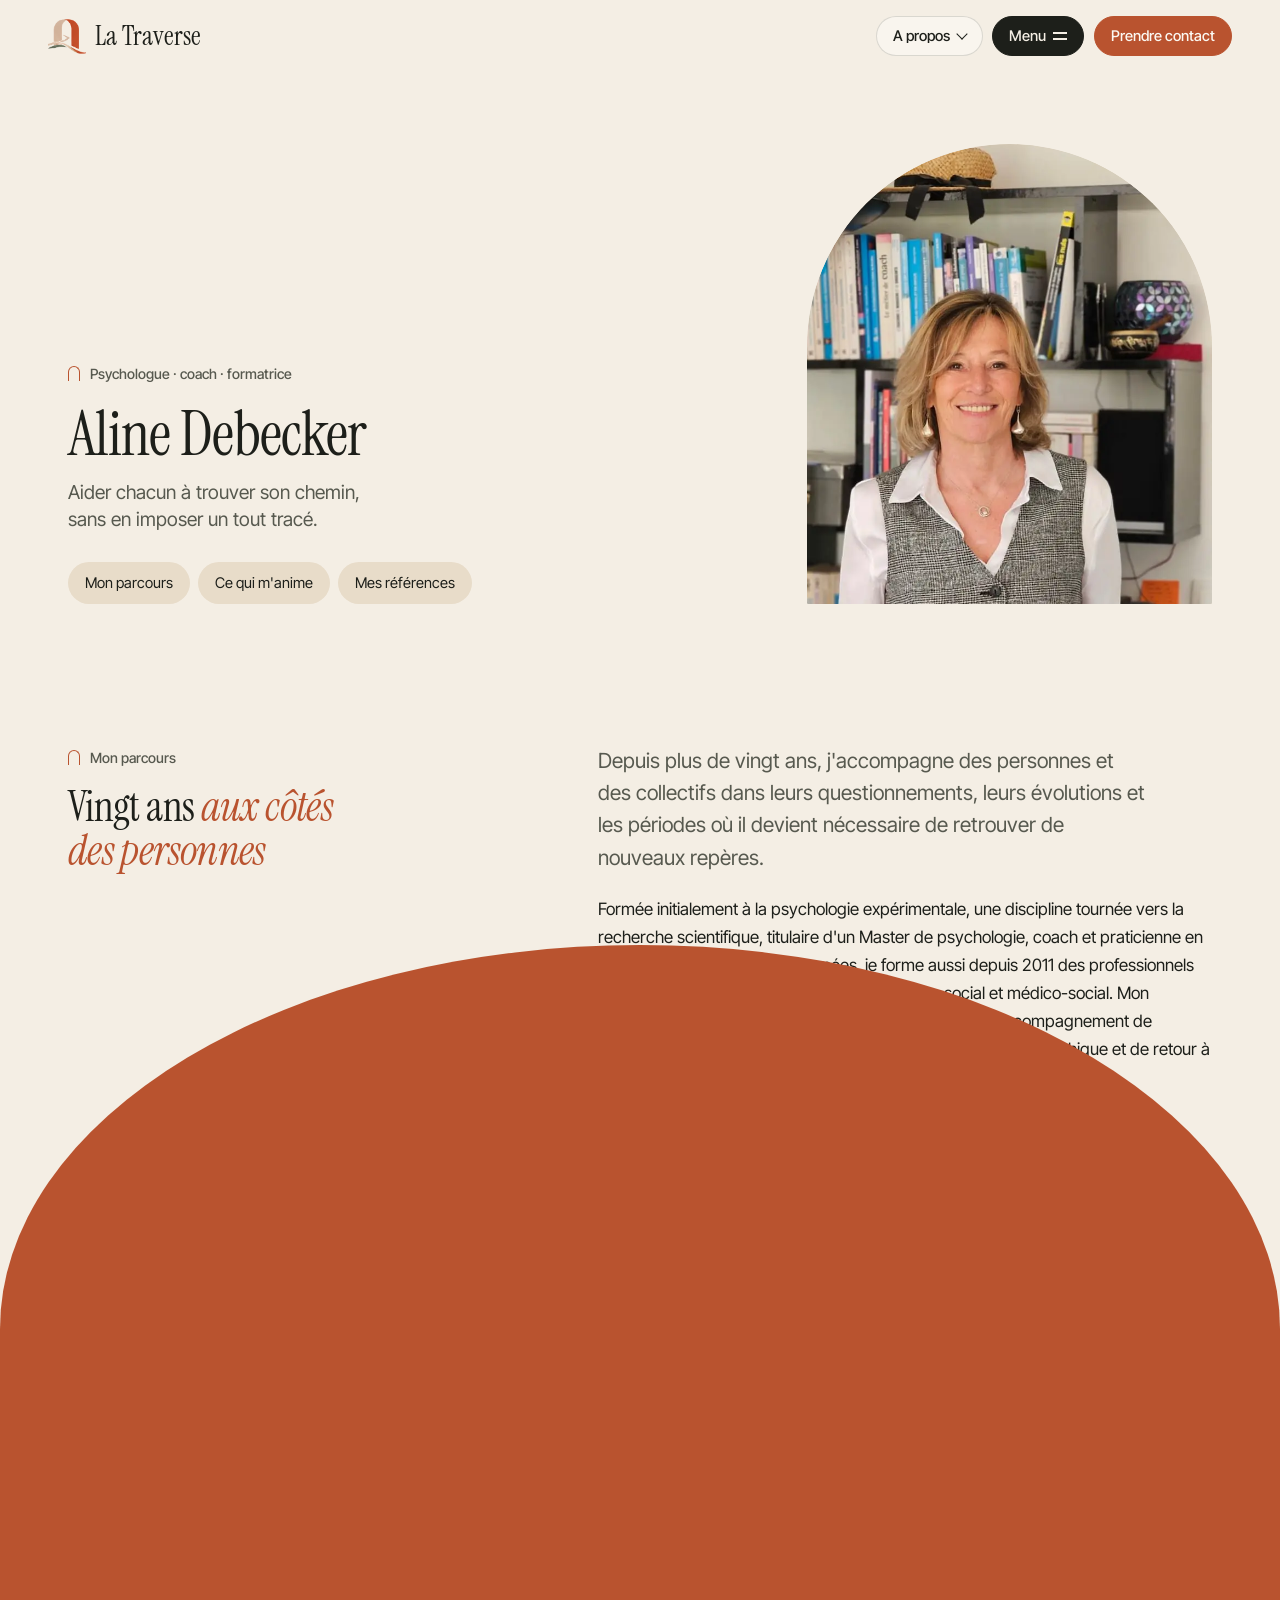
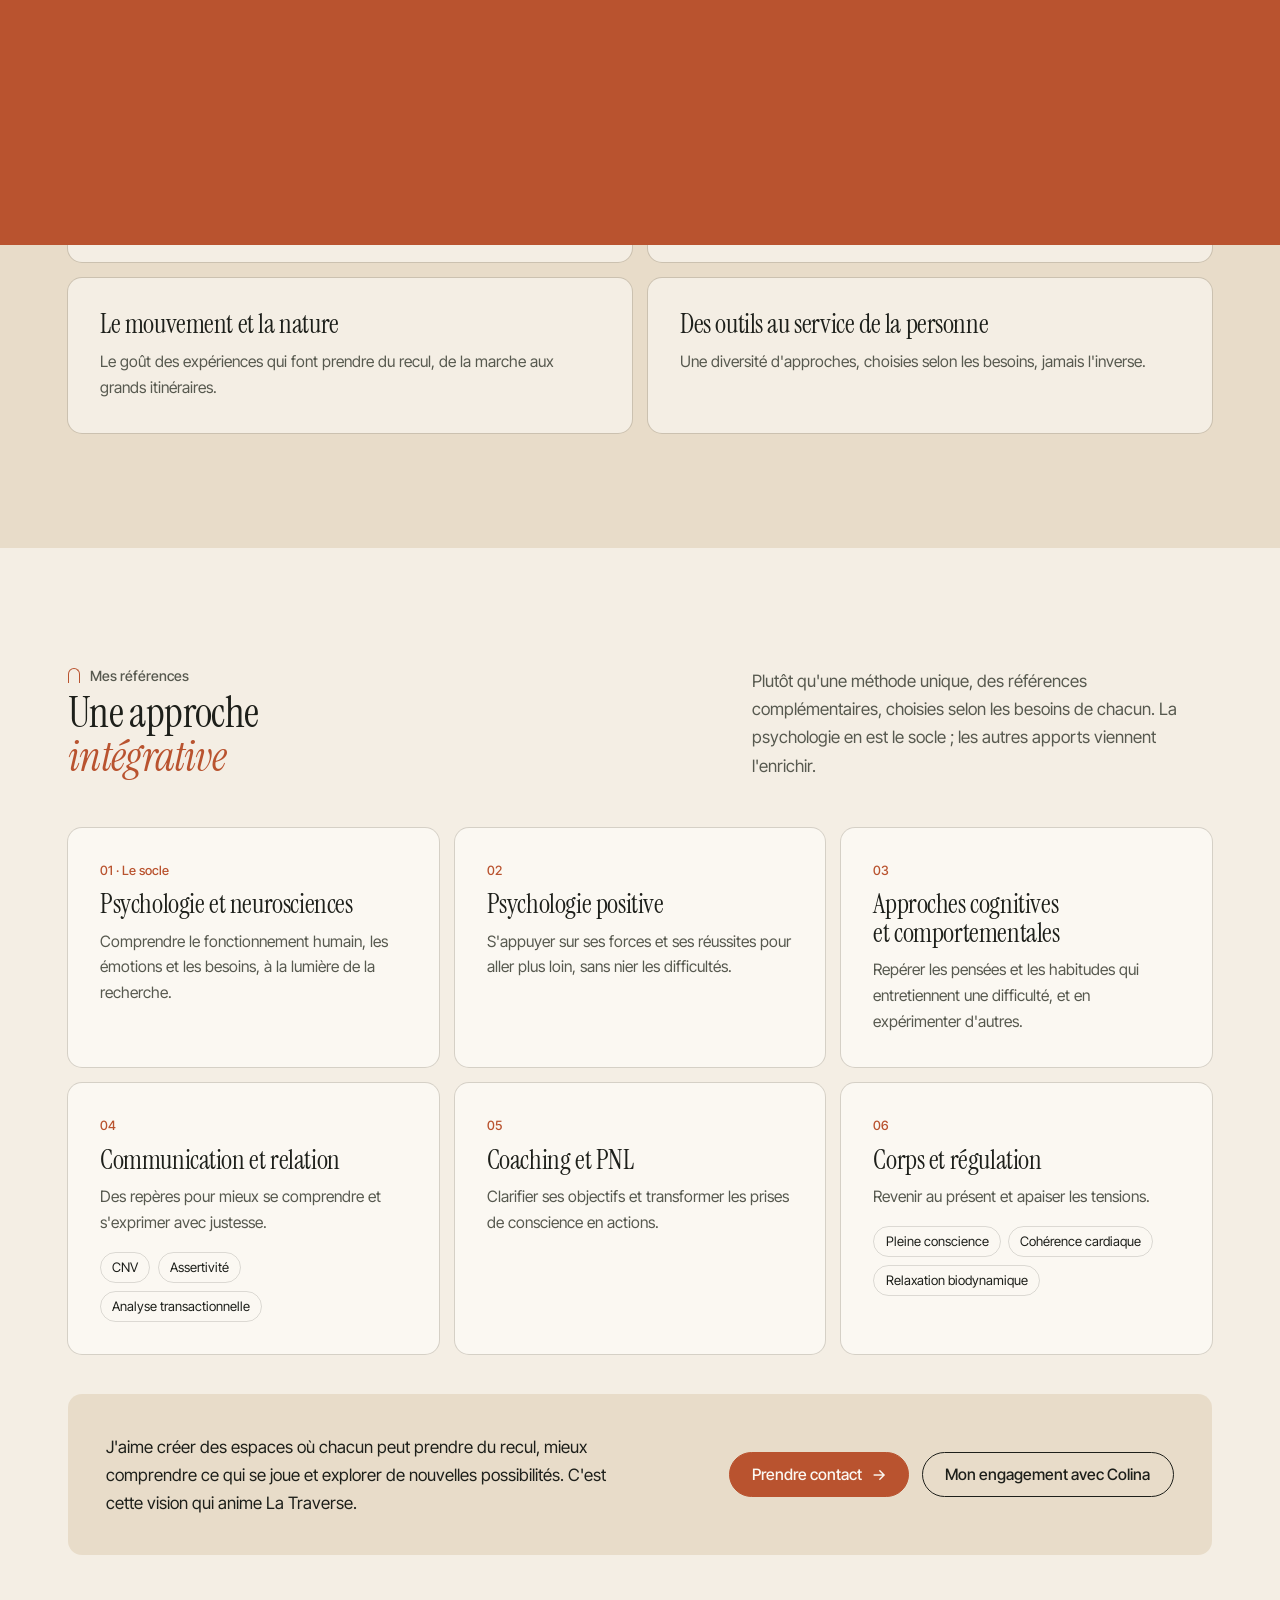
==== commit b8530815: "version 7.1" ====
--- a/a-propos.html
+++ b/a-propos.html
@@ -3,147 +3,155 @@
 <head>
 <meta charset="utf-8">
 <meta name="viewport" content="width=device-width, initial-scale=1">
-<title>À propos — Aline Debecker, psychologue, coach et formatrice · La Traverse</title>
-<meta name="description" content="Aline Debecker, psychologue, coach et formatrice. Plus de vingt ans d'accompagnement et quinze ans de formation de professionnels. Cabinet à Castillon-du-Gard.">
-<meta name="theme-color" content="#1d1f1a">
+<title>À propos d'Aline Debecker — psychologue, coach et formatrice · La Traverse</title>
+<meta name="description" content="Aline Debecker, psychologue, coach et formatrice : plus de vingt ans d'accompagnement, des professionnels formés depuis 2011, une approche intégrative nourrie par la psychologie positive, le mouvement et la nature.">
+<meta name="theme-color" content="#262a20">
 <meta property="og:type" content="website">
 <meta property="og:locale" content="fr_FR">
 <meta property="og:site_name" content="La Traverse">
-<meta property="og:title" content="À propos — Aline Debecker, psychologue, coach et formatrice · La Traverse">
-<meta property="og:description" content="Aline Debecker, psychologue, coach et formatrice. Plus de vingt ans d'accompagnement et quinze ans de formation de professionnels. Cabinet à Castillon-du-Gard.">
-<meta property="og:image" content="img/arche.jpg">
+<meta property="og:title" content="À propos d'Aline Debecker — psychologue, coach et formatrice · La Traverse">
+<meta property="og:description" content="Aline Debecker, psychologue, coach et formatrice : plus de vingt ans d'accompagnement, des professionnels formés depuis 2011, une approche intégrative nourrie par la psychologie positive, le mouvement et la nature.">
+<meta property="og:image" content="img/arche-1600.webp">
 <link rel="icon" type="image/png" href="img/logo-mark.png">
 <link rel="preconnect" href="https://fonts.googleapis.com">
 <link rel="preconnect" href="https://fonts.gstatic.com" crossorigin>
-<link rel="stylesheet" href="https://fonts.googleapis.com/css2?family=Caveat:wght@500&family=Instrument+Serif:ital@0;1&family=Inter+Tight:wght@300;400;500;600&display=swap">
-<link rel="stylesheet" href="assets/css/style.css">
-<link rel="stylesheet" href="assets/b/b.css">
-<script>document.documentElement.classList.add("js","theme-b")</script>
-<script src="assets/js/main.js" defer></script>
-<script src="assets/b/b.js" defer></script>
+<link rel="stylesheet" href="https://fonts.googleapis.com/css2?family=Instrument+Serif:ital@0;1&family=Inter+Tight:wght@400;500;600&display=swap">
+<link rel="stylesheet" href="assets/site.css">
+<script>document.documentElement.classList.add("js")</script>
+<script src="assets/site.js" defer></script>
 </head>
-<body class="b page-apropos">
+<body class="page-apropos">
 <a class="skip" href="#contenu">Aller au contenu</a>
-
-<div class="voile" aria-hidden="true">
-  <svg viewBox="0 0 64 64"><path d="M14 58 V28 a18 18 0 0 1 36 0 V58"/></svg>
+<div class="voile" aria-hidden="true"></div>
+<header class="entete">
+<div class="entete__in">
+<a class="logo" href="index.html" aria-label="La Traverse — accueil">
+<img src="img/logo-mark.png" alt="" width="38" height="39">
+<span>La Traverse</span>
+</a>
+<div class="bloc-pilule bloc-lieu">
+<button class="pilule pilule--clair" type="button" data-panneau="lieu-panneau" aria-expanded="false" aria-controls="lieu-panneau">
+<span class="lieu__nom">À propos</span><span class="chev" aria-hidden="true"></span>
+</button>
+<div class="panneau lieu-panneau" id="lieu-panneau">
+<p class="panneau__titre">Vous êtes ici : <b>À propos</b> — sur cette page</p>
+<nav id="lieu-liste" aria-label="Sections de la page"></nav>
 </div>
-
-<header class="entete">
-  <div class="entete__in">
-    <a class="logo" href="index.html" aria-label="La Traverse, accueil">
-      <img src="img/logo-mark.png" alt="" width="34" height="36">
-      <span class="logo__nom">la traverse</span>
-    </a>
-    <div class="entete__actions">
-      <a class="pastille pastille--plein" href="contact.html">échanger</a>
-      <button class="burger" type="button" aria-expanded="false" aria-controls="nav" aria-label="Ouvrir le menu"><span class="burger__mot">menu</span><span></span><span></span></button>
-    </div>
-    <nav class="nav" id="nav" aria-label="Navigation principale">
-      <ul>
-        <li><a href="index.html"><i>00</i>accueil</a></li>
-        <li><a href="accompagnement.html"><i>01</i>accompagnement psy &amp; coaching</a></li>
-        <li><a href="formation.html"><i>02</i>formation &amp; coaching pro</a></li>
-        <li><a href="approche.html"><i>03</i>l'approche</a></li>
-        <li><a href="marcher.html"><i>04</i>marcher, se ressourcer</a></li>
-        <li><a href="a-propos.html" aria-current="page"><i>05</i>à propos</a></li>
-        <li><a href="contact.html"><i>06</i>contact</a></li>
-      </ul>
-      <div class="nav__pied">
-        <p>Aline Debecker — psychologue, coach, formatrice</p>
-        <p><a href="tel:+33684660709">06 84 66 07 09</a> · <a href="mailto:alinedebecker@gmail.com">alinedebecker@gmail.com</a></p>
-      </div>
-    </nav>
-  </div>
+</div>
+<div class="bloc-pilule">
+<button class="pilule pilule--sombre" type="button" data-panneau="menu" aria-expanded="false" aria-controls="menu">Menu <span class="burger-ico" aria-hidden="true"></span></button>
+<nav class="panneau" id="menu" aria-label="Navigation principale">
+<a href="index.html"><b>Accueil</b><small>La Traverse en quelques mots</small></a>
+<a href="accompagnement.html"><b>Accompagnement psychologique et coaching</b><small>Personnes, parents, adolescents</small></a>
+<a class="sous" href="accompagnement.html#retablissement"><b>Cap vers le rétablissement</b><small>Après une période de soins ou un burn-out</small></a>
+<a href="formation.html"><b>Formation et accompagnement des professionnels</b><small>Formations, coaching, analyse des pratiques, cohésion</small></a>
+<a class="sous" href="formation.html#coaching"><b>Coaching</b><small>Managers et équipes</small></a>
+<a class="sous" href="formation.html#recul"><b>Analyse des pratiques</b><small>Des espaces pour prendre du recul</small></a>
+<a class="sous" href="un-chemin-pour-soi.html"><b>Un chemin pour soi</b><small>Parcours pour les professionnels de santé</small></a>
+<a class="sous" href="formation.html#cohesion"><b>Journée cohésion</b><small>Une expérience commune</small></a>
+<a href="approche.html"><b>L'approche</b><small>Mission, méthodes et cadre</small></a>
+<a href="marcher.html"><b>Marcher et se ressourcer</b><small>Le mouvement, la nature, Colina</small></a>
+<a href="a-propos.html" aria-current="page"><b>À propos d'Aline Debecker</b><small>Parcours et convictions</small></a>
+<a href="contact.html"><b>Contact</b><small>Un premier échange</small></a>
+<div class="panneau__pied"><a href="tel:+33684660709">06 84 66 07 09</a><a href="mailto:alinedebecker@gmail.com">alinedebecker@gmail.com</a></div>
+</nav>
+</div>
+<a class="pilule pilule--plein" href="contact.html">Prendre contact</a>
+</div>
 </header>
-
+<nav class="rail" aria-label="Sections de la page"></nav>
 <main id="contenu">
-<header class="tete-page">
-  <div class="wrap tete-page__grille">
-    <div>
-      <p class="eyebrow" data-reveal><span class="balise"></span>À propos</p>
-      <h1 data-split>Aider chacun <em>à trouver son chemin.</em></h1>
-    </div>
-    <p class="main-ecrite" data-reveal style="--d:.6s">Sans chemin<br>tout tracé.</p>
-  </div>
+<header class="tete">
+<div class="wrap tete__grille">
+<div>
+<p class="surtitre" data-r>Psychologue · coach · formatrice</p>
+<h1 data-r>Aline Debecker<small>Aider chacun à trouver son chemin, sans en imposer un tout tracé.</small></h1>
+<ul class="sommaire" data-r><li><a href="#parcours">Mon parcours</a></li><li><a href="#convictions">Ce qui m'anime</a></li><li><a href="#references">Mes références</a></li></ul>
+</div>
+<div class="portrait arche tete__img" data-r><img src="img/aline-800.webp" srcset="img/aline-800.webp 739w" sizes="(max-width: 860px) 260px, 360px" width="739" height="1600" alt="Portrait d'Aline Debecker, souriante, devant une bibliothèque" decoding="async" fetchpriority="high"></div>
+</div>
 </header>
-
-<section class="section" style="padding-top:0" aria-labelledby="t-aline">
-  <div class="wrap deux-col">
-    <div class="portrait" data-reveal>
-      <img src="img/aline.jpg" alt="Portrait d'Aline Debecker, souriante, devant une bibliothèque" width="739" height="1600" style="width:100%;height:100%;object-fit:cover;object-position:50% 20%">
-    </div>
-    <div class="texte-long">
-      <p class="eyebrow"><span class="balise"></span>Psychologue · Coach · Formatrice</p>
-      <h2 id="t-aline" data-split>Aline <em>Debecker</em></h2>
-      <p class="lead" data-reveal>Je suis Aline Debecker, psychologue, coach et formatrice. Depuis plus de vingt ans, j'accompagne des personnes et des collectifs dans leurs questionnements, leurs évolutions et les périodes où il devient nécessaire de retrouver de nouveaux repères.</p>
-      <p data-reveal>Mon parcours m'a conduite à intervenir dans des contextes variés, auprès de publics différents, avec un intérêt constant pour les relations humaines, les émotions et les ressources qui permettent de traverser les difficultés.</p>
-      <p data-reveal>Au fil de mes expériences, j'ai développé une approche transversale qui associe compréhension psychologique, accompagnement individuel, formation et expérimentation. J'aime créer des espaces où chacun peut prendre du recul, mieux comprendre ce qui se joue et explorer de nouvelles possibilités.</p>
-    </div>
-  </div>
+<section class="sec sec--serre" id="parcours" data-nav="Mon parcours" aria-labelledby="t-pa">
+<div class="wrap deux">
+<div class="colle"><p class="surtitre" data-r>Mon parcours</p><h2 id="t-pa" data-r>Vingt ans <em>aux côtés des personnes</em></h2></div>
+<div class="mesure">
+<p class="lead" data-r>Depuis plus de vingt ans, j'accompagne des personnes et des collectifs dans leurs questionnements, leurs évolutions et les périodes où il devient nécessaire de retrouver de nouveaux repères.</p>
+<p data-r>Formée initialement à la psychologie expérimentale, une discipline tournée vers la recherche scientifique, titulaire d'un Master de psychologie, coach et praticienne en PNL depuis une quinzaine d'années, je forme aussi depuis 2011 des professionnels et des structures des secteurs public, sanitaire, social et médico-social. Mon parcours m'a menée dans des contextes variés, dont l'accompagnement de personnes engagées dans un processus de rétablissement psychique et de retour à l'autonomie.</p>
+<p data-r>Au fil de ces expériences, j'ai construit une approche transversale qui associe compréhension psychologique, accompagnement individuel, formation et expérimentation.</p>
+<ul class="chiffres" data-r style="margin-top:2rem">
+<li><strong><span data-compteur="20">20</span>&nbsp;ans+</strong>d'accompagnement</li>
+<li><strong>Depuis 2011</strong>formatrice de professionnels</li>
+<li><strong><span data-compteur="40">40</span>+</strong>thèmes de formation</li>
+</ul>
+</div>
+</div>
 </section>
-
-<section class="section manifeste" aria-label="Vision">
-  <div class="wrap">
-    <p class="manifeste__texte" data-eclaire>Accompagner les passages de vie et les évolutions professionnelles, <strong>sans imposer un chemin tout tracé,</strong> mais en aidant chacun à <strong>trouver le sien.</strong></p>
-  </div>
+<section class="sec sec--sable" id="convictions" data-nav="Ce qui m'anime" aria-labelledby="t-cv">
+<div class="wrap">
+<div class="entete-sec"><div><p class="surtitre" data-r>Ce qui m'anime</p><h2 id="t-cv" data-r>Ce qui m'anime</h2></div></div>
+<ul class="cartes">
+<li class="carte" data-r><h3>L'humain et les relations</h3><p>Un intérêt constant pour les relations humaines, les émotions et les dynamiques de changement.</p></li>
+<li class="carte" data-r style="--d:.05s"><h3>Les ressources de chacun</h3><p>Un attachement à la psychologie positive : partir de ce qui fonctionne pour aller plus loin.</p></li>
+<li class="carte" data-r style="--d:.1s"><h3>Le mouvement et la nature</h3><p>Le goût des expériences qui font prendre du recul, de la marche aux grands itinéraires.</p></li>
+<li class="carte" data-r style="--d:.15s"><h3>Des outils au service de la personne</h3><p>Une diversité d'approches, choisies selon les besoins, jamais l'inverse.</p></li>
+</ul>
+</div>
 </section>
-
-<section class="section besoins" aria-labelledby="t-parcours">
-  <div class="wrap">
-    <p class="eyebrow"><span class="balise"></span>Parcours</p>
-    <h2 id="t-parcours" data-split>Quelques <em>repères</em></h2>
-    <ol class="temps">
-      <li data-reveal><b>Psychologue</b>Titulaire d'un Master de psychologie, plus de vingt ans d'accompagnement d'adultes dans leurs problématiques personnelles, relationnelles et professionnelles.</li>
-      <li data-reveal><b>Formatrice</b>Depuis quinze ans, des formations auprès de professionnels et de structures des secteurs public, sanitaire, social et médico-social.</li>
-      <li data-reveal><b>Coach &amp; praticienne PNL</b>Des outils pour clarifier les objectifs, mobiliser les ressources et passer à l'action.</li>
-      <li data-reveal><b>Engagée</b>Membre du conseil d'administration de l'association <a href="marcher.html">Colina</a> depuis 2024, autour de la marche itinérante.</li>
-    </ol>
-  </div>
-</section>
-
-<section class="section arche" aria-labelledby="t-fin">
-  <div class="wrap" style="text-align:center">
-    <p class="main-ecrite" data-reveal style="display:inline-block">Transformer les passages en possibles.</p>
-    <h2 id="t-fin" data-split>Et si on en parlait ?</h2>
-    <p data-reveal><a class="btn" href="contact.html" data-aimant>Prendre contact <span class="fleche" aria-hidden="true">→</span></a></p>
-  </div>
+<section class="sec" id="references" data-nav="Mes références" aria-labelledby="t-re">
+<div class="wrap">
+<div class="entete-sec">
+<div><p class="surtitre" data-r>Mes références</p><h2 id="t-re" data-r>Une approche <em>intégrative</em></h2></div>
+<p data-r>Plutôt qu'une méthode unique, des références complémentaires, choisies selon les besoins de chacun. La psychologie en est le socle ; les autres apports viennent l'enrichir.</p>
+</div>
+<ul class="cartes">
+<li class="carte" data-r><span class="carte__n">01 · Le socle</span><h3>Psychologie et neurosciences</h3><p>Comprendre le fonctionnement humain, les émotions et les besoins, à la lumière de la recherche.</p></li>
+<li class="carte" data-r style="--d:.05s"><span class="carte__n">02</span><h3>Psychologie positive</h3><p>S'appuyer sur ses forces et ses réussites pour aller plus loin, sans nier les difficultés.</p></li>
+<li class="carte" data-r style="--d:.1s"><span class="carte__n">03</span><h3>Approches cognitives et comportementales</h3><p>Repérer les pensées et les habitudes qui entretiennent une difficulté, et en expérimenter d'autres.</p></li>
+<li class="carte" data-r><span class="carte__n">04</span><h3>Communication et relation</h3><p>Des repères pour mieux se comprendre et s'exprimer avec justesse.</p><ul class="pastilles"><li>CNV</li><li>Assertivité</li><li>Analyse transactionnelle</li></ul></li>
+<li class="carte" data-r style="--d:.05s"><span class="carte__n">05</span><h3>Coaching et PNL</h3><p>Clarifier ses objectifs et transformer les prises de conscience en actions.</p></li>
+<li class="carte" data-r style="--d:.1s"><span class="carte__n">06</span><h3>Corps et régulation</h3><p>Revenir au présent et apaiser les tensions.</p><ul class="pastilles"><li>Pleine conscience</li><li>Cohérence cardiaque</li><li>Relaxation biodynamique</li></ul></li>
+</ul>
+<div class="passerelle" data-r style="margin-top:2.5rem">
+<p style="margin:0;max-width:52ch">J'aime créer des espaces où chacun peut prendre du recul, mieux comprendre ce qui se joue et explorer de nouvelles possibilités. C'est cette vision qui anime La Traverse.</p>
+<div class="actions" style="margin:0"><a class="btn" href="contact.html">Prendre contact <span class="fl" aria-hidden="true">→</span></a><a class="btn btn--ligne" href="marcher.html">Mon engagement avec Colina</a></div>
+</div>
+</div>
 </section>
 </main>
-
 <footer class="pied">
-  <div class="wrap">
-    <div class="pied__haut">
-      <div>
-        <p class="pied__devise">transformer les passages en possibles.</p>
-        <p>Cabinet à Castillon-du-Gard · consultations à distance.<br>Interventions dans le Gard et alentour.</p>
-      </div>
-      <div>
-        <h2>Explorer</h2>
-        <ul>
-          <li><a href="accompagnement.html">Accompagnement psy &amp; coaching</a></li>
-          <li><a href="formation.html">Formation &amp; coaching pro</a></li>
-          <li><a href="un-chemin-pour-soi.html">Un chemin pour soi</a></li>
-          <li><a href="approche.html">L'approche</a></li>
-          <li><a href="marcher.html">Marcher, se ressourcer</a></li>
-          <li><a href="a-propos.html">À propos</a></li>
-        </ul>
-      </div>
-      <div>
-        <h2>Contact</h2>
-        <ul>
-          <li><a href="tel:+33684660709">06 84 66 07 09</a></li>
-          <li><a href="mailto:alinedebecker@gmail.com">alinedebecker@gmail.com</a></li>
-          <li><a href="contact.html">Écrire un message</a></li>
-        </ul>
-      </div>
-    </div>
-    <p class="pied__geant" aria-hidden="true">la traverse</p>
-    <div class="pied__bas">
-      <span>© <span data-annee>2026</span> La Traverse — Aline Debecker</span>
-      <a href="mentions-legales.html">Mentions légales &amp; confidentialité</a>
-    </div>
-  </div>
+<p class="pied__marque" aria-hidden="true">La Traverse</p>
+<div class="wrap">
+<div class="pied__haut">
+<div>
+<p class="pied__devise">Transformer les passages en possibles.</p>
+<p>La Traverse — santé mentale et transitions de vie.<br>Aline Debecker, psychologue, coach et formatrice.<br>Cabinet à Castillon-du-Gard · à distance · en marchant.</p>
+</div>
+<div>
+<h2>Explorer</h2>
+<ul>
+<li><a href="index.html">Accueil</a></li>
+<li><a href="accompagnement.html">Accompagnement psychologique et coaching</a></li>
+<li><a href="formation.html">Formation et accompagnement des professionnels</a></li>
+<li><a href="un-chemin-pour-soi.html">Un chemin pour soi</a></li>
+<li><a href="approche.html">L'approche</a></li>
+<li><a href="marcher.html">Marcher et se ressourcer</a></li>
+<li><a href="a-propos.html">À propos</a></li>
+</ul>
+</div>
+<div>
+<h2>Contact</h2>
+<ul>
+<li><a href="tel:+33684660709">06 84 66 07 09</a></li>
+<li><a href="mailto:alinedebecker@gmail.com">alinedebecker@gmail.com</a></li>
+<li><a href="contact.html">Écrire un message</a></li>
+</ul>
+</div>
+</div>
+<div class="pied__bas">
+<span>© <span data-annee>2026</span> La Traverse — Aline Debecker</span>
+<a href="mentions-legales.html">Mentions légales et confidentialité</a>
+</div>
+</div>
 </footer>
 </body>
 </html>
--- a/assets/site.css
+++ b/assets/site.css
@@ -0,0 +1 @@
+:root{--creme: #f4eee4;--sable: #e8dcc9;--sable-2: #dccbb1;--terre: #b9532f;--terre-clair: #e0895d;--terre-pale: #f1dccd;--sauge: #7a8466;--sauge-pale: #e1e4d6;--nuit: #262a20;--encre: #1d1f1a;--encre-2: #57594f;--blanc: #fbf8f2;--ligne: rgb(29 31 26 / .14);--serif: "Instrument Serif", Georgia, "Times New Roman", serif;--sans: "Inter Tight", system-ui, -apple-system, "Segoe UI", sans-serif;--g: clamp(1rem, 4vw, 3rem);--max: 1240px;--r: 8px;--ease: cubic-bezier(.22, .8, .2, 1);--ease-io: cubic-bezier(.7, 0, .2, 1);--entete: 72px}*,*:before,*:after{box-sizing:border-box}html{-webkit-text-size-adjust:100%;scroll-padding-top:calc(var(--entete) + 1rem)}body{margin:0;background:var(--creme);color:var(--encre);font:400 clamp(1rem,.96rem + .2vw,1.0625rem)/1.65 var(--sans);-webkit-font-smoothing:antialiased;overflow-x:clip}img{display:block;max-width:100%;height:auto}a{color:inherit}p{margin:0 0 1em}ul,ol{margin:0;padding:0}h1,h2,h3{font-family:var(--serif);font-weight:400;line-height:1.05;letter-spacing:-.015em;margin:0 0 .45em;text-wrap:balance}h1{font-size:clamp(2.3rem,1.5rem + 3vw,4.2rem)}h2{font-size:clamp(1.8rem,1.35rem + 1.6vw,2.8rem)}h3{font-size:clamp(1.35rem,1.15rem + .7vw,1.8rem)}em{font-style:italic;color:var(--terre)}strong{font-weight:600}::selection{background:var(--terre);color:var(--blanc)}:focus-visible{outline:2px solid var(--terre);outline-offset:3px;border-radius:4px}.sr-only{position:absolute;width:1px;height:1px;overflow:hidden;clip:rect(0 0 0 0);white-space:nowrap}.skip{position:fixed;left:1rem;top:-4rem;z-index:300;background:var(--encre);color:var(--blanc);padding:.6rem 1rem;border-radius:var(--r)}.skip:focus{top:1rem}.wrap{width:100%;max-width:var(--max);margin-inline:auto;padding-inline:var(--g)}.sec{padding-block:clamp(4rem,9vw,7.5rem);position:relative}.sec--serre{padding-block:clamp(3rem,6vw,5rem)}.sec--sable{background:var(--sable)}.sec--sombre{background:var(--nuit);color:var(--creme)}.sec--terre{background:var(--terre);color:var(--creme)}.sec--sombre em,.sec--terre em{color:var(--terre-clair)}.sec--terre em{color:var(--encre)}.sec--sombre .surtitre,.sec--terre .surtitre{color:#f4eee4bf}.lead{font-size:clamp(1.1rem,1rem + .4vw,1.3rem);line-height:1.55;color:var(--encre-2);max-width:46ch}.sec--sombre .lead,.sec--terre .lead{color:#f4eee4d9}.petit{font-size:.92rem;color:var(--encre-2)}.mesure{max-width:62ch}.surtitre{display:inline-flex;align-items:center;gap:.6rem;font-size:.88rem;font-weight:500;color:var(--encre-2);margin-bottom:1rem}.surtitre:before{content:"";width:12px;height:15px;border:1.5px solid var(--terre);border-bottom:0;border-radius:12px 12px 0 0;flex:none}.btn{display:inline-flex;align-items:center;gap:.6rem;padding:.85rem 1.4rem;border-radius:999px;background:var(--terre);color:var(--blanc);border:1px solid var(--terre);font:500 .98rem/1 var(--sans);text-decoration:none;cursor:pointer;transition:background .35s,border-color .35s,color .35s,transform .5s var(--ease)}.btn:hover{background:var(--encre);border-color:var(--encre)}.btn--ligne{background:transparent;color:inherit;border-color:currentColor}.btn--ligne:hover{background:var(--encre);color:var(--creme);border-color:var(--encre)}.sec--sombre .btn--ligne:hover,.sec--terre .btn--ligne:hover{background:var(--creme);color:var(--encre);border-color:var(--creme)}.btn .fl{transition:transform .5s var(--ease)}.btn:hover .fl{transform:translate(3px)}.actions{display:flex;flex-wrap:wrap;gap:.8rem;margin-top:1.8rem}.lien{color:var(--terre);text-decoration:none;font-weight:500;background:linear-gradient(currentColor,currentColor) 0 100% / 100% 1px no-repeat;transition:background-size .45s var(--ease);padding-bottom:2px}.lien:hover{background-size:0 1px;background-position:100% 100%}.entete{position:fixed;inset:0 0 auto;z-index:100;height:var(--entete);transition:transform .5s var(--ease),background .4s,box-shadow .4s}.entete__in{height:100%;display:flex;align-items:center;gap:.6rem;max-width:calc(var(--max) + 4rem);margin-inline:auto;padding-inline:var(--g)}.entete.defile{background:#f4eee4f7;box-shadow:0 1px 0 var(--ligne)}.entete.cache{transform:translateY(-100%)}.logo{display:flex;align-items:center;gap:.55rem;text-decoration:none;margin-right:auto;color:var(--encre)}.logo img{width:38px;height:auto}.logo span{font-family:var(--serif);font-size:1.7rem;line-height:1}.sur-sombre:not(.defile) .logo,.sur-sombre:not(.defile) .pilule--clair{color:var(--creme)}.pilule{position:relative;display:inline-flex;align-items:center;gap:.45rem;height:40px;padding:0 1rem;border-radius:999px;border:1px solid var(--ligne);background:#fbf8f2b3;color:var(--encre);font:500 .92rem/1 var(--sans);text-decoration:none;cursor:pointer;white-space:nowrap;transition:background .3s,color .3s,border-color .3s}.pilule:hover{border-color:var(--encre)}.pilule--plein{background:var(--terre);border-color:var(--terre);color:var(--blanc)}.pilule--plein:hover{background:var(--encre);border-color:var(--encre)}.pilule--sombre{background:var(--encre);border-color:var(--encre);color:var(--creme)}.pilule--sombre:hover{background:var(--terre);border-color:var(--terre)}.pilule .chev{width:8px;height:8px;border-right:1.5px solid currentColor;border-bottom:1.5px solid currentColor;transform:translateY(-2px) rotate(45deg);transition:transform .35s var(--ease)}.pilule[aria-expanded=true] .chev{transform:translateY(2px) rotate(-135deg)}.lieu__nom{max-width:22ch;overflow:hidden;text-overflow:ellipsis}.lieu__ici{color:var(--terre);font-size:.8rem}.burger-ico{position:relative;width:14px;height:10px}.burger-ico:before,.burger-ico:after{content:"";position:absolute;left:0;right:0;height:1.5px;background:currentColor;transition:transform .4s var(--ease),top .4s var(--ease)}.burger-ico:before{top:1px}.burger-ico:after{top:7px}[aria-expanded=true] .burger-ico:before{top:4px;transform:rotate(45deg)}[aria-expanded=true] .burger-ico:after{top:4px;transform:rotate(-45deg)}.panneau{position:absolute;top:calc(100% + .5rem);right:0;width:min(380px,calc(100vw - 2 * var(--g)));max-height:calc(100svh - var(--entete) - 1.5rem);overflow-y:auto;overscroll-behavior:contain;padding:.6rem;border-radius:14px;background:var(--blanc);color:var(--encre);box-shadow:0 24px 60px -20px #1d1f1a59,0 0 0 1px var(--ligne);opacity:0;visibility:hidden;transform:translateY(-8px) scale(.98);transform-origin:top right;transition:opacity .3s,transform .45s var(--ease),visibility 0s .45s}.panneau.ouvert{opacity:1;visibility:visible;transform:none;transition:opacity .3s,transform .45s var(--ease)}.panneau__titre{padding:.7rem .8rem .4rem;font-size:.78rem;color:var(--encre-2)}.panneau a{display:grid;gap:.1rem;padding:.7rem .8rem;border-radius:10px;text-decoration:none;transition:background .25s}.panneau a:hover,.panneau a:focus-visible{background:var(--sable)}.panneau a b{font-family:var(--serif);font-weight:400;font-size:1.25rem;line-height:1.15}.panneau a small{font-size:.82rem;color:var(--encre-2)}.panneau a[aria-current=page] b{color:var(--terre)}.panneau a[aria-current=page] b:after{content:" \b7  vous \eates ici";font-family:var(--sans);font-size:.75rem;color:var(--encre-2)}.panneau a.sous{padding-left:1.8rem}.panneau a.sous b{font-size:1.05rem}.panneau__pied{display:flex;flex-wrap:wrap;gap:.4rem 1rem;padding:.9rem .8rem .5rem;margin-top:.4rem;border-top:1px solid var(--ligne);font-size:.85rem}.panneau__pied a{display:inline;padding:0;color:var(--terre)}.panneau__pied a:hover{background:none;text-decoration:underline}.lieu-panneau a{grid-template-columns:1.6rem 1fr;align-items:baseline}.lieu-panneau a i{font-style:normal;font-size:.75rem;color:var(--encre-2)}.lieu-panneau a.actif b{color:var(--terre)}.bloc-pilule{position:relative}@media (max-width: 760px){.logo span,.pilule--plein{display:none}.lieu__nom{max-width:13ch}.panneau{position:fixed;top:calc(var(--entete) - .2rem);right:var(--g);left:var(--g);width:auto}}.rail{position:fixed;right:clamp(.6rem,1.6vw,1.6rem);top:50%;z-index:90;transform:translateY(-50%);display:grid;gap:.25rem;opacity:0;pointer-events:none;transition:opacity .5s}.rail.visible{opacity:1;pointer-events:auto}.rail a{position:relative;display:flex;justify-content:flex-end;align-items:center;gap:.6rem;height:26px;text-decoration:none}.rail a span{font-size:.78rem;padding:.25rem .6rem;border-radius:999px;background:var(--blanc);box-shadow:0 0 0 1px var(--ligne);white-space:nowrap;opacity:0;transform:translate(6px);transition:opacity .3s,transform .4s var(--ease);pointer-events:none}.rail a:after{content:"";width:8px;height:8px;border-radius:50%;border:1.5px solid var(--encre-2);background:var(--creme);transition:transform .35s var(--ease),background .3s,border-color .3s}.rail a:hover span,.rail a:focus-visible span,.rail:hover a.actif span{opacity:1;transform:none}.rail a.actif:after{background:var(--terre);border-color:var(--terre);transform:scale(1.35)}.rail.sur-sombre a:after{border-color:#f4eee4b3;background:transparent}.rail.sur-sombre a.actif:after{background:var(--terre-clair);border-color:var(--terre-clair)}@media (max-width: 1100px),(hover: none){.rail{display:none}}.voile{position:fixed;inset:0;z-index:250;pointer-events:none;background:var(--terre);border-radius:50vw 50vw 0 0/30vw 30vw 0 0;transform:translateY(105%)}.voile.entre{animation:voile-entre .6s var(--ease-io) forwards}.voile.sort{animation:voile-sort .7s var(--ease-io) forwards}@keyframes voile-entre{0%{transform:translateY(105%);border-radius:50vw 50vw 0 0/30vw 30vw 0 0}to{transform:translateY(0);border-radius:0}}@keyframes voile-sort{0%{transform:translateY(0);border-radius:0}to{transform:translateY(-105%);border-radius:0 0 50vw 50vw/0 0 30vw 30vw}}.chargeur{position:fixed;inset:0;z-index:260;display:grid;place-items:center;background:var(--nuit);color:var(--creme);transition:clip-path 1s var(--ease-io);clip-path:inset(0)}.chargeur svg{width:min(26vw,150px);overflow:visible}.chargeur path{fill:none;stroke:var(--terre-clair);stroke-width:1.4;stroke-dasharray:340;stroke-dashoffset:340;animation:trace 1.5s var(--ease) .1s forwards}.chargeur p{position:absolute;bottom:2rem;left:0;right:0;text-align:center;font-family:var(--serif);font-size:1.3rem;opacity:0;animation:apparait .8s .5s forwards}.chargeur.fini{clip-path:inset(0 0 100% 0)}@keyframes trace{to{stroke-dashoffset:0}}@keyframes apparait{to{opacity:.8}}.passage{position:relative;height:260vh;background:var(--nuit);color:var(--creme)}.passage__collant{position:sticky;top:0;height:100svh;overflow:hidden;display:grid;place-items:center;--p: 0}.passage__fenetre{position:absolute;inset:0;clip-path:inset(calc((1 - var(--p)) * 20vh) calc((1 - var(--p)) * max(35vw,50vw - 160px)) calc((1 - var(--p)) * 12vh) round calc((1 - var(--p)) * 400px) calc((1 - var(--p)) * 400px) 0 0);will-change:clip-path}.passage__fenetre img{width:100%;height:100%;object-fit:cover;transform:scale(calc(1.3 - var(--p) * .3))}.passage__fenetre:after{content:"";position:absolute;inset:0;background:linear-gradient(180deg,#262a201a,#262a20d1);opacity:calc(.25 + var(--p) * .75)}.passage__titre{position:relative;z-index:2;width:100%;margin:0;padding-inline:var(--g);display:grid;font-size:clamp(2.8rem,1rem + 6.2vw,7rem);line-height:.92;letter-spacing:-.035em;pointer-events:none}.passage__titre span{display:block;animation:monte 1.2s var(--ease) both}.passage__titre span:nth-child(1){justify-self:start;transform:translate(calc(var(--p) * -55vw));animation-delay:.15s}.passage__titre span:nth-child(2){justify-self:center;opacity:calc(1 - var(--p) * 1.8);animation-delay:.27s}.passage__titre span:nth-child(2) em{color:var(--terre-clair)}.passage__titre span:nth-child(3){justify-self:end;transform:translate(calc(var(--p) * 55vw));animation-delay:.39s}@keyframes monte{0%{opacity:0;translate:0 50%}}.passage__sous{position:absolute;z-index:3;left:0;right:0;bottom:clamp(1.6rem,6vh,3.5rem);padding-inline:var(--g);display:flex;justify-content:space-between;gap:1rem;font-size:.92rem;opacity:calc(.85 - var(--p) * 2.5)}.passage__intro{position:absolute;z-index:3;left:var(--g);right:var(--g);bottom:10vh;max-width:34ch;font-family:var(--serif);font-size:clamp(1.5rem,1rem + 1.8vw,2.6rem);line-height:1.12;opacity:clamp(0,(var(--p) - .62) * 3.2,1);transform:translateY(calc((1 - var(--p)) * 30px))}@media (max-width: 700px){.passage{height:210vh}.passage__fenetre{clip-path:inset(calc((1 - var(--p)) * 22vh) calc((1 - var(--p)) * 16vw) calc((1 - var(--p)) * 16vh) round calc((1 - var(--p)) * 300px) calc((1 - var(--p)) * 300px) 0 0)}.passage__sous span+span{display:none}}.identite{display:grid;grid-template-columns:1.15fr 1fr;gap:clamp(2rem,6vw,5rem);align-items:start}.identite h2{font-size:clamp(1.8rem,1.3rem + 1.6vw,2.6rem)}.identite--seule{grid-template-columns:1fr;max-width:900px}.piliers{list-style:none;display:grid;gap:0;border-top:1px solid var(--ligne)}.piliers li{display:grid;grid-template-columns:2.4rem 1fr;gap:.8rem;padding:1.1rem 0;border-bottom:1px solid var(--ligne)}.piliers i{font-style:normal;font-family:var(--serif);font-size:1.6rem;line-height:1;color:var(--terre)}.piliers b{display:block;font-family:var(--serif);font-weight:400;font-size:1.3rem;line-height:1.2;margin-bottom:.2rem}.piliers span{font-size:.95rem;color:var(--encre-2)}.trio{display:flex;flex-wrap:wrap;gap:.5rem;margin:1.4rem 0 0;list-style:none}.trio li{padding:.4rem .9rem;border-radius:999px;background:var(--sable);font-size:.92rem}@media (max-width: 860px){.identite{grid-template-columns:1fr}}.entrees{display:grid;grid-template-columns:1fr 1fr;min-height:min(86svh,760px);background:var(--nuit)}.entree{position:relative;display:flex;flex-direction:column;justify-content:flex-end;gap:.8rem;padding:clamp(1.6rem,4vw,3rem);color:var(--creme);text-decoration:none;overflow:hidden;isolation:isolate}.entree+.entree{border-left:1px solid rgb(244 238 228 / .14)}.entree img{position:absolute;inset:0;z-index:-2;width:100%;height:100%;object-fit:cover;filter:brightness(.66);transform:scale(1.06);transition:transform 1.4s var(--ease),filter .8s}.entree:before{content:"";position:absolute;inset:0;z-index:-1;background:linear-gradient(180deg,#1d1f1a00 30%,#1d1f1acc)}.entree:hover img{transform:scale(1);filter:brightness(.78)}.entree__public{font-size:.9rem;opacity:.85}.entree__titre{font-family:var(--serif);font-size:clamp(1.8rem,1.2rem + 2vw,3rem);line-height:1;max-width:13ch}.entree__titre em{color:var(--terre-clair)}.entree__texte{max-width:42ch;opacity:.88;font-size:.98rem}.entree__cta{align-self:flex-start;display:inline-flex;align-items:center;gap:.5rem;padding:.7rem 1.2rem;border-radius:999px;border:1px solid rgb(244 238 228 / .55);transition:background .35s,border-color .35s}.entree:hover .entree__cta{background:var(--terre);border-color:var(--terre)}@media (max-width: 860px){.entrees{grid-template-columns:1fr}.entree{min-height:70svh}.entree+.entree{border-left:0;border-top:1px solid rgb(244 238 228 / .14)}}.lignes{list-style:none;border-top:1px solid var(--ligne)}.lignes li{border-bottom:1px solid var(--ligne)}.lignes a{position:relative;display:grid;grid-template-columns:1fr auto;align-items:baseline;gap:.3rem 1rem;padding:1.05rem .2rem;text-decoration:none;isolation:isolate}.lignes a{overflow:hidden;border-radius:10px}.lignes a:before{content:"";position:absolute;inset:0;z-index:-1;background:linear-gradient(90deg,#1d1f1ab3,#1d1f1a59 60%,#1d1f1a26);opacity:0;transition:opacity .5s var(--ease)}.lignes__fond{position:absolute;inset:0;z-index:-2;width:100%;height:100%;object-fit:cover;object-position:50% 40%;opacity:0;transform:scale(1.06);transition:opacity .6s var(--ease),transform 1.2s var(--ease)}.lignes a:hover .lignes__fond,.lignes a:focus-visible .lignes__fond{opacity:1;transform:none}.lignes a:hover{color:var(--blanc)}.lignes a:hover:before,.lignes a:focus-visible:before{opacity:1}.lignes a{padding-inline:.8rem}.lignes a:hover small{opacity:.9}.lignes b{font-family:var(--serif);font-weight:400;font-size:clamp(1.45rem,1.05rem + 1.4vw,2.3rem);line-height:1.1;transition:transform .6s var(--ease)}.lignes a:hover b{transform:translate(.8rem)}.lignes small{font-size:.85rem;opacity:.7}.lignes span{grid-column:1 / -1;font-size:.95rem;color:var(--encre-2);max-width:70ch;transition:color .3s}.lignes a:hover span{color:#fbf8f2d9}.bande{overflow:hidden;border-block:1px solid var(--ligne);padding-block:1.1rem}.bande__piste{display:flex;width:max-content;animation:bande 38s linear infinite}.bande__piste span{padding-right:3rem;font-family:var(--serif);font-size:clamp(1.8rem,1.2rem + 2.4vw,3.4rem);white-space:nowrap}@keyframes bande{to{transform:translate(-50%)}}.tete{padding-top:calc(var(--entete) + clamp(2.5rem,6vw,4.5rem));padding-bottom:clamp(2.5rem,5vw,4rem)}.tete__grille{display:grid;grid-template-columns:1.25fr .75fr;gap:clamp(2rem,5vw,4rem);align-items:end}.tete h1{max-width:16ch}.tete h1 small{display:block;margin-top:.8rem;font-family:var(--sans);font-size:clamp(1rem,.9rem + .4vw,1.2rem);letter-spacing:0;color:var(--encre-2);line-height:1.4}.tete__img{aspect-ratio:4/5;max-height:460px;justify-self:end;width:100%;max-width:360px}.sommaire{list-style:none;display:flex;flex-wrap:wrap;gap:.5rem;margin-top:1.8rem}.sommaire a{display:inline-block;padding:.5rem 1rem;border-radius:999px;border:1px solid var(--ligne);text-decoration:none;font-size:.92rem;transition:background .3s,color .3s,border-color .3s}.sommaire a:hover{background:var(--encre);color:var(--creme);border-color:var(--encre)}@media (max-width: 860px){.tete__grille{grid-template-columns:1fr}.tete__img{justify-self:start;max-width:260px}}.arche{position:relative;overflow:hidden;border-radius:999px 999px var(--r) var(--r);background:var(--sable)}.arche img{width:100%;height:100%;object-fit:cover}.js .arche[data-r]{opacity:1;transform:none;clip-path:inset(35% 25% 0 25% round 999px 999px 0 0);transition:clip-path 1.3s var(--ease)}.js .arche[data-r].vu{clip-path:inset(0 0 0 0 round 999px 999px 0 0)}.cadre{position:relative;overflow:hidden;border-radius:var(--r);background:var(--sable)}.cadre img{width:100%;height:100%;object-fit:cover}.deux{display:grid;grid-template-columns:.85fr 1.15fr;gap:clamp(2rem,6vw,5rem);align-items:start}.deux--egal{grid-template-columns:1fr 1fr}.colle{position:sticky;top:calc(var(--entete) + 2rem)}@media (max-width: 860px){.deux,.deux--egal{grid-template-columns:1fr}.colle{position:static}}.entete-sec{display:flex;flex-wrap:wrap;justify-content:space-between;align-items:end;gap:1rem 3rem;margin-bottom:clamp(2rem,4vw,3rem)}.entete-sec h2{margin:0;max-width:18ch}.entete-sec p{margin:0;max-width:46ch;color:var(--encre-2)}.sec--sombre .entete-sec p,.sec--terre .entete-sec p{color:#f4eee4cc}.cartes{display:grid;grid-template-columns:repeat(auto-fit,minmax(280px,1fr));gap:1rem;list-style:none}.carte{display:flex;flex-direction:column;gap:.6rem;padding:clamp(1.4rem,2.5vw,2rem);border-radius:14px;background:var(--blanc);box-shadow:0 0 0 1px var(--ligne);transition:transform .5s var(--ease),box-shadow .5s}.carte:hover{transform:translateY(-3px);box-shadow:0 0 0 1px var(--ligne),0 18px 40px -26px #1d1f1a66}.carte h3{margin:0}@media (min-width: 700px){.cartes:has(>li:nth-child(4):last-child){grid-template-columns:repeat(2,1fr)}}.sur-sombre:not(.defile) .pilule--clair{background:#f4eee414;border-color:#f4eee466}.carte p{margin:0;color:var(--encre-2);font-size:.98rem}.carte__n{font-size:.8rem;color:var(--terre);font-weight:500}.carte details{margin-top:auto;padding-top:.6rem;border-top:1px solid var(--ligne)}.carte summary{cursor:pointer;list-style:none;display:flex;justify-content:space-between;align-items:center;font-size:.92rem;font-weight:500;color:var(--terre);padding:.3rem 0}.carte summary::-webkit-details-marker{display:none}.carte summary:after{content:"+";font-size:1.2rem;transition:transform .35s var(--ease)}.carte details[open] summary:after{transform:rotate(45deg)}.carte details ul{margin:.4rem 0 .2rem}.sec--sable .carte{background:var(--creme)}.tirets{list-style:none;display:grid;gap:0}.tirets li{position:relative;padding:.55rem 0 .55rem 1.5rem}.tirets li:before{content:"";position:absolute;left:0;top:1.15rem;width:.8rem;height:1px;background:var(--terre)}.tirets--traits li{border-bottom:1px solid var(--ligne);padding-block:.8rem}.tirets--traits li:before{top:1.45rem}.sec--sombre .tirets li:before,.sec--terre .tirets li:before{background:var(--terre-clair)}.pastilles{display:flex;flex-wrap:wrap;gap:.45rem;list-style:none;margin:1rem 0}.pastilles li{padding:.35rem .85rem;border-radius:999px;border:1px solid var(--ligne);font-size:.9rem}.sec--sombre .pastilles li,.sec--terre .pastilles li{border-color:#f4eee44d}.encart{padding:clamp(1.4rem,3vw,2.2rem);border-radius:14px;background:var(--blanc);border-left:3px solid var(--sauge)}.encart--terre{border-left-color:var(--terre)}.encart p:last-child{margin:0}.sec--sable .encart{background:var(--creme)}.public{display:grid;grid-template-columns:.9fr 1.1fr;gap:clamp(2rem,5vw,4.5rem);padding-block:clamp(3rem,6vw,4.5rem);border-top:1px solid var(--ligne)}.public:first-of-type{border-top:0;padding-top:0}.public h3{font-size:clamp(1.7rem,1.3rem + 1.3vw,2.4rem);line-height:1.05}.public__enjeux{color:var(--encre-2)}@media (max-width: 860px){.public{grid-template-columns:1fr}}.etapes{list-style:none;counter-reset:e;display:grid;grid-template-columns:repeat(auto-fit,minmax(220px,1fr));gap:1rem}.etapes li{counter-increment:e;position:relative;padding:3.2rem 1.4rem 1.4rem;border-radius:120px 120px 14px 14px;background:var(--blanc);box-shadow:0 0 0 1px var(--ligne)}.etapes li:before{content:counter(e,decimal-leading-zero);position:absolute;top:1.2rem;left:50%;transform:translate(-50%);font-family:var(--serif);font-size:1.5rem;color:var(--terre)}.etapes b{display:block;font-family:var(--serif);font-weight:400;font-size:1.35rem;text-align:center;margin-bottom:.4rem}.etapes p{margin:0;font-size:.95rem;color:var(--encre-2);text-align:center}.etapes small{display:block;margin-top:.8rem;padding-top:.8rem;border-top:1px solid var(--ligne);font-size:.85rem;text-align:center}.sec--sable .etapes li{background:var(--creme)}.chiffres{list-style:none;display:grid;grid-template-columns:repeat(auto-fit,minmax(170px,1fr));gap:1.5rem 2rem}.chiffres li{display:grid;gap:.2rem;font-size:.95rem}.chiffres strong{font-family:var(--serif);font-weight:400;font-size:clamp(2.6rem,1.8rem + 2.4vw,4rem);line-height:1;color:var(--terre)}.sec--sombre .chiffres strong{color:var(--creme)}.sec--sombre .chiffres li{color:#f4eee4bf}.tableau{width:100%;border-collapse:collapse;font-size:.98rem}.tableau th,.tableau td{text-align:left;padding:.9rem .6rem .9rem 0;border-bottom:1px solid var(--ligne);vertical-align:top}.tableau th{font-weight:500;font-size:.82rem;color:var(--encre-2)}.tableau td:first-child{font-family:var(--serif);font-size:1.2rem}.tarifs{list-style:none;display:grid;grid-template-columns:repeat(auto-fit,minmax(200px,1fr));gap:1rem}.tarifs li{padding:1.4rem;border-radius:14px;background:var(--blanc);box-shadow:0 0 0 1px var(--ligne)}.tarifs b{display:block;font-size:.85rem;font-weight:500;color:var(--encre-2)}.tarifs strong{display:block;font-family:var(--serif);font-weight:400;font-size:2rem;line-height:1.1;margin:.2rem 0}.tarifs span{font-size:.9rem;color:var(--encre-2)}.lieux{list-style:none;display:flex;flex-wrap:wrap;gap:.6rem;margin:1rem 0 0}.lieux li{display:inline-flex;align-items:center;gap:.5rem;padding:.55rem 1rem;border-radius:999px;background:var(--sauge-pale);font-size:.95rem}.portrait{aspect-ratio:3/4;border-radius:999px 999px var(--r) var(--r);overflow:hidden;max-width:420px}.portrait img{width:100%;height:100%;object-fit:cover;object-position:50% 18%}.citation{font-family:var(--serif);font-size:clamp(1.5rem,1.15rem + 1.3vw,2.3rem);line-height:1.12;margin:0 0 2rem}.phrase{font-family:var(--serif);font-size:clamp(1.6rem,1.15rem + 1.6vw,2.6rem);line-height:1.12;letter-spacing:-.015em;max-width:26ch;margin:0}.js .phrase .m{opacity:.18;transition:opacity .4s linear}.js .phrase .m.on{opacity:1}.fin h2{font-size:clamp(2.8rem,1rem + 6.5vw,7rem);line-height:.9;letter-spacing:-.04em;margin:0}.fin h2 a{text-decoration:none;display:inline-block;transition:color .4s,transform .8s var(--ease)}.fin h2 a:hover{color:var(--terre);transform:translate(1rem)}.fin__infos{display:flex;flex-wrap:wrap;gap:.8rem 2.5rem;margin-top:2rem;padding-top:1.4rem;border-top:1px solid var(--ligne)}.fin__infos a{text-decoration:none}.fin__infos a:hover{color:var(--terre)}.formulaire{display:grid;gap:1.2rem;padding:clamp(1.4rem,4vw,2.6rem);border-radius:16px;background:var(--blanc);box-shadow:0 0 0 1px var(--ligne)}.champ{display:grid;gap:.35rem}.champ label{font-size:.88rem;font-weight:500;color:var(--encre-2)}.champ input,.champ textarea,.champ select{font:inherit;color:var(--encre);width:100%;padding:.75rem .9rem;border-radius:10px;border:1px solid var(--ligne);background:var(--creme);transition:border-color .3s,background .3s}.champ input:focus,.champ textarea:focus,.champ select:focus{outline:none;border-color:var(--terre);background:var(--blanc)}.champ textarea{min-height:150px;resize:vertical}.duo{display:grid;grid-template-columns:1fr 1fr;gap:1.2rem}.consent{display:flex;gap:.7rem;align-items:flex-start;font-size:.9rem;color:var(--encre-2)}.consent input{margin-top:.25rem;accent-color:var(--terre);width:1.05rem;height:1.05rem;flex:none}.piege{position:absolute;left:-9999px;width:1px;height:1px;overflow:hidden}.etat{padding:.9rem 1.1rem;border-radius:10px;font-size:.95rem;margin:0}.etat--ok{background:var(--sauge-pale)}.etat--err{background:var(--terre-pale)}.etat[hidden]{display:none}.coord{list-style:none;display:grid;gap:1.2rem;margin:1.6rem 0}.coord b{display:block;font-size:.82rem;font-weight:500;color:var(--encre-2)}.coord a,.coord span{font-family:var(--serif);font-size:clamp(1.25rem,1rem + .8vw,1.6rem);text-decoration:none}.coord a:hover{color:var(--terre)}@media (max-width: 600px){.duo{grid-template-columns:1fr}}.prose{max-width:70ch}.prose h2{font-size:1.6rem;margin-top:2.2rem}.prose a{color:var(--terre)}.pied{background:var(--encre);color:var(--sable);padding-block:clamp(3.5rem,7vw,5.5rem) 1.6rem;font-size:.95rem}.pied__haut{display:grid;grid-template-columns:1.4fr 1fr 1fr;gap:2.5rem;padding-bottom:3rem;border-bottom:1px solid rgb(232 220 201 / .15)}.pied__devise{font-family:var(--serif);font-size:clamp(1.8rem,1.3rem + 1.6vw,2.6rem);line-height:1.05;color:var(--terre-clair);margin-bottom:1rem}.pied h2{font-family:var(--sans);font-size:.82rem;font-weight:500;color:var(--creme);margin-bottom:.9rem}.pied ul{list-style:none;display:grid;gap:.45rem}.pied a{text-decoration:none}.pied a:hover{color:var(--terre-clair)}.pied__bas{display:flex;flex-wrap:wrap;justify-content:space-between;gap:1rem;padding-top:1.4rem;font-size:.85rem;opacity:.7}@media (max-width: 860px){.pied__haut{grid-template-columns:1fr}}.js [data-r]{opacity:0;transform:translateY(22px);transition:opacity .9s var(--ease),transform .9s var(--ease);transition-delay:var(--d, 0s)}.js [data-r].vu{opacity:1;transform:none}.js [data-titre]{overflow:hidden}.js [data-titre]>span{display:block;transform:translateY(105%);transition:transform 1s var(--ease);transition-delay:var(--d, 0s)}.js [data-titre].vu>span{transform:none}.curseur{position:fixed;left:0;top:0;z-index:270;width:8px;height:8px;margin:-4px 0 0 -4px;border-radius:50%;background:var(--terre);pointer-events:none;transition:width .35s var(--ease),height .35s var(--ease),margin .35s var(--ease),background .3s,opacity .3s}.curseur.lien{width:40px;height:40px;margin:-20px 0 0 -20px;background:#b9532f38}.curseur.cache{opacity:0}@media (prefers-reduced-motion: reduce){*,*:before,*:after{animation-duration:.01ms!important;animation-iteration-count:1!important;transition-duration:.01ms!important}.js [data-r],.js [data-titre]>span{opacity:1!important;transform:none!important}.js .arche[data-r]{clip-path:none!important}.passage{height:auto}.passage__collant{position:relative;--p: 1 !important}.chargeur,.curseur,.bande__piste{display:none}.js .phrase .m{opacity:1}}@media (hover: none),(pointer: coarse){.curseur{display:none}}#menu.panneau{background:var(--encre);color:var(--creme);width:min(420px,calc(100vw - 2 * var(--g)));padding:.8rem;box-shadow:0 30px 70px -25px #0009;counter-reset:m}#menu.panneau a:not(.sous):not(.panneau__pied a){counter-increment:m}#menu.panneau>a{grid-template-columns:2rem 1fr;column-gap:.4rem}#menu.panneau>a:before{content:counter(m,decimal-leading-zero);grid-row:span 2;align-self:start;padding-top:.45rem;font-size:.72rem;color:#f4eee473}#menu.panneau>a.sous:before{content:"\21b3";font-size:.9rem;padding-top:.2rem}#menu.panneau a b{font-size:1.45rem}#menu.panneau a.sous b{font-size:1.15rem}#menu.panneau a small{color:#f4eee48c}#menu.panneau a:hover,#menu.panneau a:focus-visible{background:#f4eee412}#menu.panneau a:hover b,#menu.panneau a[aria-current=page] b{color:var(--terre-clair)}#menu.panneau a[aria-current=page] b:after{color:#f4eee480}#menu.panneau .panneau__pied{border-top-color:#f4eee426}#menu.panneau .panneau__pied a{color:var(--terre-clair)}#menu.panneau a{opacity:0;transform:translateY(6px);transition:opacity .35s,transform .5s var(--ease),background .25s}#menu.panneau.ouvert a{opacity:1;transform:none}#menu.panneau.ouvert a:nth-child(2){transition-delay:.03s}#menu.panneau.ouvert a:nth-child(3){transition-delay:.06s}#menu.panneau.ouvert a:nth-child(4){transition-delay:.09s}#menu.panneau.ouvert a:nth-child(5){transition-delay:.12s}#menu.panneau.ouvert a:nth-child(6){transition-delay:.15s}#menu.panneau.ouvert a:nth-child(7){transition-delay:.18s}#menu.panneau.ouvert a:nth-child(8){transition-delay:.21s}#menu.panneau .panneau__pied a{opacity:1;transform:none}.pied{position:relative;overflow:hidden}.pied .wrap{position:relative;z-index:1}.pied__marque{position:absolute;left:50%;bottom:-.18em;z-index:0;transform:translate(-50%);margin:0;font-family:var(--serif);font-size:clamp(5rem,19vw,18rem);line-height:1;letter-spacing:-.04em;white-space:nowrap;color:var(--creme);opacity:.045;pointer-events:none;user-select:none}@media (hover: hover) and (pointer: fine) and (prefers-reduced-motion: no-preference){html.curseur-actif,html.curseur-actif a,html.curseur-actif button,html.curseur-actif summary,html.curseur-actif label{cursor:none}html.curseur-actif input,html.curseur-actif textarea,html.curseur-actif select{cursor:auto}}.curseur{width:10px;height:10px;margin:-5px 0 0 -5px;background:var(--terre);mix-blend-mode:normal}.curseur.lien{width:18px;height:18px;margin:-9px 0 0 -9px;background:transparent;box-shadow:inset 0 0 0 1.5px var(--terre)}.curseur.saisie{opacity:0}.passerelle{display:flex;flex-wrap:wrap;justify-content:space-between;align-items:center;gap:1.5rem;padding:clamp(1.6rem,3vw,2.4rem);border-radius:14px;background:var(--sable)}.passerelle h2{margin:0;font-size:clamp(1.5rem,1.2rem + 1vw,2.1rem)}.passerelle .surtitre{margin-bottom:.5rem}.public .encart{margin-top:1.2rem}.acces{margin:1rem 0 0;font-size:.92rem;color:var(--encre-2)}.deplies{display:grid;gap:.8rem}.deplie{border-radius:16px;background:var(--blanc);box-shadow:0 0 0 1px var(--ligne);overflow:hidden;transition:box-shadow .4s}.deplie[open]{box-shadow:0 0 0 1px var(--ligne),0 24px 50px -30px #1d1f1a59}.deplie summary{list-style:none;cursor:pointer;display:grid;grid-template-columns:3rem 1fr auto;grid-template-areas:"n titre btn" ". apercu btn";gap:.3rem 1rem;align-items:center;padding:clamp(1.3rem,2.5vw,1.9rem)}.deplie summary::-webkit-details-marker{display:none}.deplie__n{grid-area:n;font-family:var(--serif);font-size:1.6rem;color:var(--terre)}.deplie__titre{grid-area:titre;font-family:var(--serif);font-size:clamp(1.5rem,1.2rem + 1vw,2.1rem);line-height:1.1}.deplie__apercu{grid-area:apercu;color:var(--encre-2);max-width:62ch}.deplie__btn{grid-area:btn;display:inline-flex;align-items:center;gap:.5rem;padding:.7rem 1.1rem;border-radius:999px;border:1px solid var(--encre);font-size:.92rem;font-weight:500;white-space:nowrap;transition:background .3s,color .3s}.deplie__btn:after{content:"+";font-size:1.1rem;line-height:1;transition:transform .4s var(--ease)}.deplie summary:hover .deplie__btn{background:var(--encre);color:var(--creme)}.deplie[open] .deplie__btn{background:var(--terre);border-color:var(--terre);color:var(--blanc)}.deplie[open] .deplie__btn:after{transform:rotate(45deg)}.deplie__corps{padding:0 clamp(1.3rem,2.5vw,1.9rem) clamp(1.6rem,3vw,2.4rem);border-top:1px solid var(--ligne);padding-top:1.6rem;animation:ouvre .5s var(--ease)}.deplie__corps h3{font-size:1.4rem}.deplie .etapes li{background:var(--creme)}@keyframes ouvre{0%{opacity:0;transform:translateY(-8px)}}@media (max-width: 700px){.deplie summary{grid-template-columns:2.2rem 1fr;grid-template-areas:"n titre" ". apercu" ". btn"}.deplie__btn{justify-self:start;margin-top:.5rem}}.cohesion{background:var(--terre) radial-gradient(120% 90% at 100% 0%,rgb(224 137 93 / .35),transparent 60%)}.cohesion .pastilles li{background:#f4eee41f}.sec--terre .surtitre:before,.sec--sombre .surtitre:before{border-color:var(--terre-clair)}.sec--terre .surtitre:before{border-color:var(--creme)}main>.sec:not(:first-child),.pied{content-visibility:auto;contain-intrinsic-size:auto 900px}.entete{will-change:transform}.sommaire a{background:var(--sable);border-color:transparent}.sommaire a:hover{background:var(--terre);border-color:var(--terre);color:var(--blanc)}.cadre-soins{display:grid;grid-template-columns:.8fr 1.2fr;gap:1.5rem 3rem;margin-top:3rem;padding:clamp(1.6rem,3vw,2.4rem);border-radius:14px;background:#3a3f33}.cadre-soins h3{margin:0}.cadre-soins p:last-child{margin:0}.cadre-soins .lien{color:var(--terre-clair)}@media (max-width: 860px){.cadre-soins{grid-template-columns:1fr}}.passerelle .actions{flex-wrap:wrap}.passage__sous{font-family:var(--serif);font-size:clamp(1.25rem,1rem + 1vw,1.9rem);align-items:baseline}.passage__sous span+span{font-family:var(--sans);font-size:.92rem}.js [data-r]{transform:translateY(12px);transition-duration:.6s}.bande__piste{animation:none;justify-content:center;width:auto;flex-wrap:wrap}.bande__piste span:nth-child(n+3){display:none}.js .phrase .m{opacity:.35}.quatre{list-style:none;display:grid;grid-template-columns:repeat(4,1fr);gap:.8rem;margin-top:2rem}.quatre a{display:grid;gap:.3rem;height:100%;padding:1.3rem 1.2rem;border-radius:14px;background:var(--blanc);box-shadow:0 0 0 1px var(--ligne);text-decoration:none;transition:background .3s,color .3s,transform .4s var(--ease)}.quatre a:hover{background:var(--encre);color:var(--creme);transform:translateY(-2px)}.quatre i{font-style:normal;font-family:var(--serif);font-size:1.4rem;color:var(--terre)}.quatre a:hover i{color:var(--terre-clair)}.quatre b{font-family:var(--serif);font-weight:400;font-size:1.45rem;line-height:1.1}.quatre span{font-size:.9rem;opacity:.8}@media (max-width: 900px){.quatre{grid-template-columns:1fr 1fr}}@media (max-width: 520px){.quatre{grid-template-columns:1fr}}.partie{position:relative;padding-block:clamp(4rem,9vw,7rem);overflow:hidden}.partie__in{display:grid;grid-template-columns:auto 1fr;gap:clamp(1rem,4vw,3.5rem);align-items:start;position:relative;z-index:1}.partie__n{font-family:var(--serif);font-size:clamp(4.5rem,2.5rem + 7vw,9rem);line-height:.8;color:var(--terre);opacity:.9}.partie h2{font-size:clamp(2rem,1.4rem + 2.2vw,3.3rem);max-width:20ch}.partie--sable{background:var(--sable)}.partie--sombre{background:var(--nuit);color:var(--creme)}.partie--sombre .partie__n,.partie--sombre em{color:var(--terre-clair)}.partie--sombre .lead{color:#f4eee4d9}.partie--terre{background:var(--terre);color:var(--creme)}.partie--terre .partie__n{color:var(--creme);opacity:.5}.partie--terre em{color:var(--encre)}.partie--image{color:var(--creme);min-height:70svh;display:grid;align-items:end}.partie__fond{position:absolute;inset:0}.partie__fond img{width:100%;height:100%;object-fit:cover}.partie__fond:after{content:"";position:absolute;inset:0;background:linear-gradient(180deg,#1d1f1a26,#1d1f1ac7)}.partie--image .partie__n,.partie--image em{color:var(--terre-clair)}.partie--image .lead{color:#f4eee4e6}.partie .surtitre{color:inherit;opacity:.85}@media (max-width: 600px){.partie__in{grid-template-columns:1fr}}.cartes--compactes .carte{padding:1.2rem 1.4rem}.cartes--compactes h3{font-size:1.25rem}.cartes--liste{grid-template-columns:1fr}.deux--manager{grid-template-columns:1.2fr .8fr;align-items:start}@media (max-width: 860px){.deux--manager{grid-template-columns:1fr}}.anime{position:sticky;top:calc(var(--entete) + 1.5rem);border-radius:16px;overflow:hidden;background:var(--blanc);box-shadow:0 0 0 1px var(--ligne)}.anime__img{aspect-ratio:4/3;overflow:hidden}.anime__img img{width:100%;height:100%;object-fit:cover}.anime__texte{padding:1.4rem 1.6rem 1.6rem}.anime__texte summary{list-style:none;cursor:pointer;display:grid;gap:.2rem}.anime__texte summary::-webkit-details-marker{display:none}.anime__texte summary b{font-family:var(--serif);font-weight:400;font-size:1.8rem}.anime__btn{justify-self:start;margin-top:.6rem;padding:.5rem 1rem;border-radius:999px;background:var(--terre);color:var(--blanc);font-size:.9rem}.anime__texte[open] .anime__btn{display:none}.anime__texte p{margin-top:1rem;font-size:.98rem}@media (max-width: 860px){.anime{position:static}}.titre-fort{font-size:clamp(2.2rem,1.5rem + 2.8vw,3.8rem);max-width:18ch}.chemin{list-style:none;counter-reset:c;display:grid;grid-template-columns:repeat(auto-fit,minmax(160px,1fr));gap:1.4rem;margin-top:2.5rem;position:relative}.chemin:before{content:"";position:absolute;left:0;right:0;top:19px;border-top:2px dashed var(--sable-2)}.chemin li{counter-increment:c;position:relative;padding-top:3.2rem;display:grid;gap:.3rem}.chemin li:before{content:counter(c);position:absolute;top:0;left:0;width:40px;height:40px;border-radius:50%;display:grid;place-items:center;background:var(--terre);color:var(--blanc);font-family:var(--serif);font-size:1.2rem;box-shadow:0 0 0 6px var(--creme)}.sec--sable .chemin li:before{box-shadow:0 0 0 6px var(--sable)}.chemin b{font-family:var(--serif);font-weight:400;font-size:1.35rem;line-height:1.15}.chemin span{font-size:.95rem;color:var(--encre-2)}@media (max-width: 700px){.chemin{grid-template-columns:1fr;gap:1.2rem;padding-left:0}.chemin:before{inset:0 auto 0 19px;border-top:0;border-left:2px dashed var(--sable-2)}.chemin li{padding:.3rem 0 0 3.6rem}}.etapes--fenetres li{border-radius:10px;padding:1.6rem 1.4rem 1.4rem;background:var(--creme);color:var(--encre);box-shadow:inset 0 0 0 6px var(--creme),inset 0 0 0 7px var(--sable-2)}.etapes--fenetres li:before{position:static;transform:none;display:block;text-align:center;margin-bottom:.4rem}.ft{display:grid;grid-template-columns:.8fr 1.6fr;gap:1.4rem 3rem;align-items:start;padding:clamp(1.6rem,3.5vw,2.6rem);border-radius:16px;background:var(--blanc);box-shadow:0 0 0 1px var(--ligne);border-top:4px solid var(--terre)}.ft__tete h2,.ft__tete h3{margin:0}.ft__liste{margin:0;display:grid}.ft__liste div{display:grid;grid-template-columns:7.5rem 1fr;gap:1rem;padding:.75rem 0;border-bottom:1px dashed var(--ligne)}.ft__liste div:last-child{border-bottom:0}.ft__liste dt{font-size:.85rem;font-weight:600;color:var(--terre)}.ft__liste dd{margin:0}.ft>.btn{grid-column:2;justify-self:start}.ft--interne{margin-top:2rem;background:var(--creme);box-shadow:none}@media (max-width: 760px){.ft{grid-template-columns:1fr}.ft>.btn{grid-column:1}.ft__liste div{grid-template-columns:1fr;gap:.1rem}}.propositions{list-style:none;display:grid;grid-template-columns:repeat(4,1fr);gap:1rem}.propositions li{display:flex;flex-direction:column;gap:.5rem;padding:1.6rem 1.4rem;border-radius:14px;background:var(--creme);color:var(--encre)}.prop__n{font-family:var(--serif);font-size:2rem;line-height:1;color:var(--terre)}.propositions h3{margin:0;font-size:1.4rem}.prop__accroche{font-family:var(--serif);font-style:italic;color:var(--terre);margin:0}.propositions p{font-size:.96rem;margin:0}.propositions .btn{margin-top:auto;align-self:flex-start}.prop__plus summary{cursor:pointer;font-size:.9rem;font-weight:500;color:var(--terre)}@media (max-width: 1000px){.propositions{grid-template-columns:1fr 1fr}}@media (max-width: 600px){.propositions{grid-template-columns:1fr}}.publics-recul{display:grid;grid-template-columns:1fr 1fr;gap:1rem 2rem;margin-top:2rem;color:#f4eee4d9}.publics-recul p{margin:0}.appel{padding:1rem 1.2rem;border-radius:12px;background:#e0895d2e;color:var(--creme)!important}@media (max-width: 760px){.publics-recul{grid-template-columns:1fr}}.cohesion__img{aspect-ratio:4/5;max-width:420px}.bientot{padding:.9rem 1.1rem;border-radius:12px;background:#f4eee424}.accroche{font-family:var(--serif);font-style:italic;font-size:1.3rem;color:var(--terre);margin-top:-.2rem}.escalier{list-style:none;display:grid;grid-template-columns:repeat(6,1fr);gap:.6rem;align-items:end;margin-top:2rem}.escalier li{margin-bottom:calc(var(--n) * 2.6rem)}.escalier details{border-radius:10px 10px 4px 4px;background:var(--creme);box-shadow:0 0 0 1px var(--ligne);border-top:5px solid var(--terre)}.escalier summary{list-style:none;cursor:pointer;display:grid;gap:.2rem;padding:1rem 1rem .9rem}.escalier summary::-webkit-details-marker{display:none}.escalier summary i{font-style:normal;font-size:.8rem;color:var(--terre)}.escalier summary b{font-family:var(--serif);font-weight:400;font-size:1.3rem;line-height:1.1}.escalier summary:after{content:"+";color:var(--terre);font-size:1.1rem}.escalier details[open] summary:after{content:"\2013"}.escalier details[open]{background:var(--blanc)}.escalier details p,.escalier details small{display:block;padding:0 1rem;margin:0 0 .8rem;font-size:.92rem;color:var(--encre-2)}.escalier details small{padding-bottom:1rem;color:var(--encre)}@media (max-width: 900px){.escalier{grid-template-columns:1fr}.escalier li{margin-bottom:0;margin-left:calc(var(--n) * .8rem)}}.colina{margin:2rem 0;padding:1.6rem;border-radius:14px;background:#f4eee414;box-shadow:inset 0 0 0 1px #f4eee426}.colina__titre{font-family:var(--serif);font-size:1.5rem;margin-bottom:1rem}.colina__chiffres{list-style:none;display:grid;grid-template-columns:repeat(4,1fr);gap:1rem;margin-bottom:1rem}.colina__chiffres li{display:grid;font-size:.9rem;color:#f4eee4cc}.colina__chiffres strong{font-family:var(--serif);font-weight:400;font-size:2.2rem;line-height:1.1;color:var(--terre-clair)}.colina .petit{color:#f4eee4bf;margin:0}@media (max-width: 700px){.colina__chiffres{grid-template-columns:1fr 1fr}}.distinct{padding:.9rem 1.1rem;border-left:3px solid var(--terre-clair);background:#f4eee40f;font-size:.95rem}.socle{list-style:none;display:grid;gap:0;margin:1.6rem 0;border-top:1px solid var(--ligne)}.socle li{display:grid;grid-template-columns:9rem 1fr;gap:1rem;padding:.85rem 0;border-bottom:1px solid var(--ligne)}.socle b{font-family:var(--serif);font-weight:400;font-size:1.15rem;color:var(--terre)}@media (max-width: 600px){.socle li{grid-template-columns:1fr;gap:.1rem}}.carte .pastilles{margin:.4rem 0 0}.carte .pastilles li{font-size:.82rem;padding:.25rem .7rem}.carte details p{margin:.5rem 0 .3rem}
